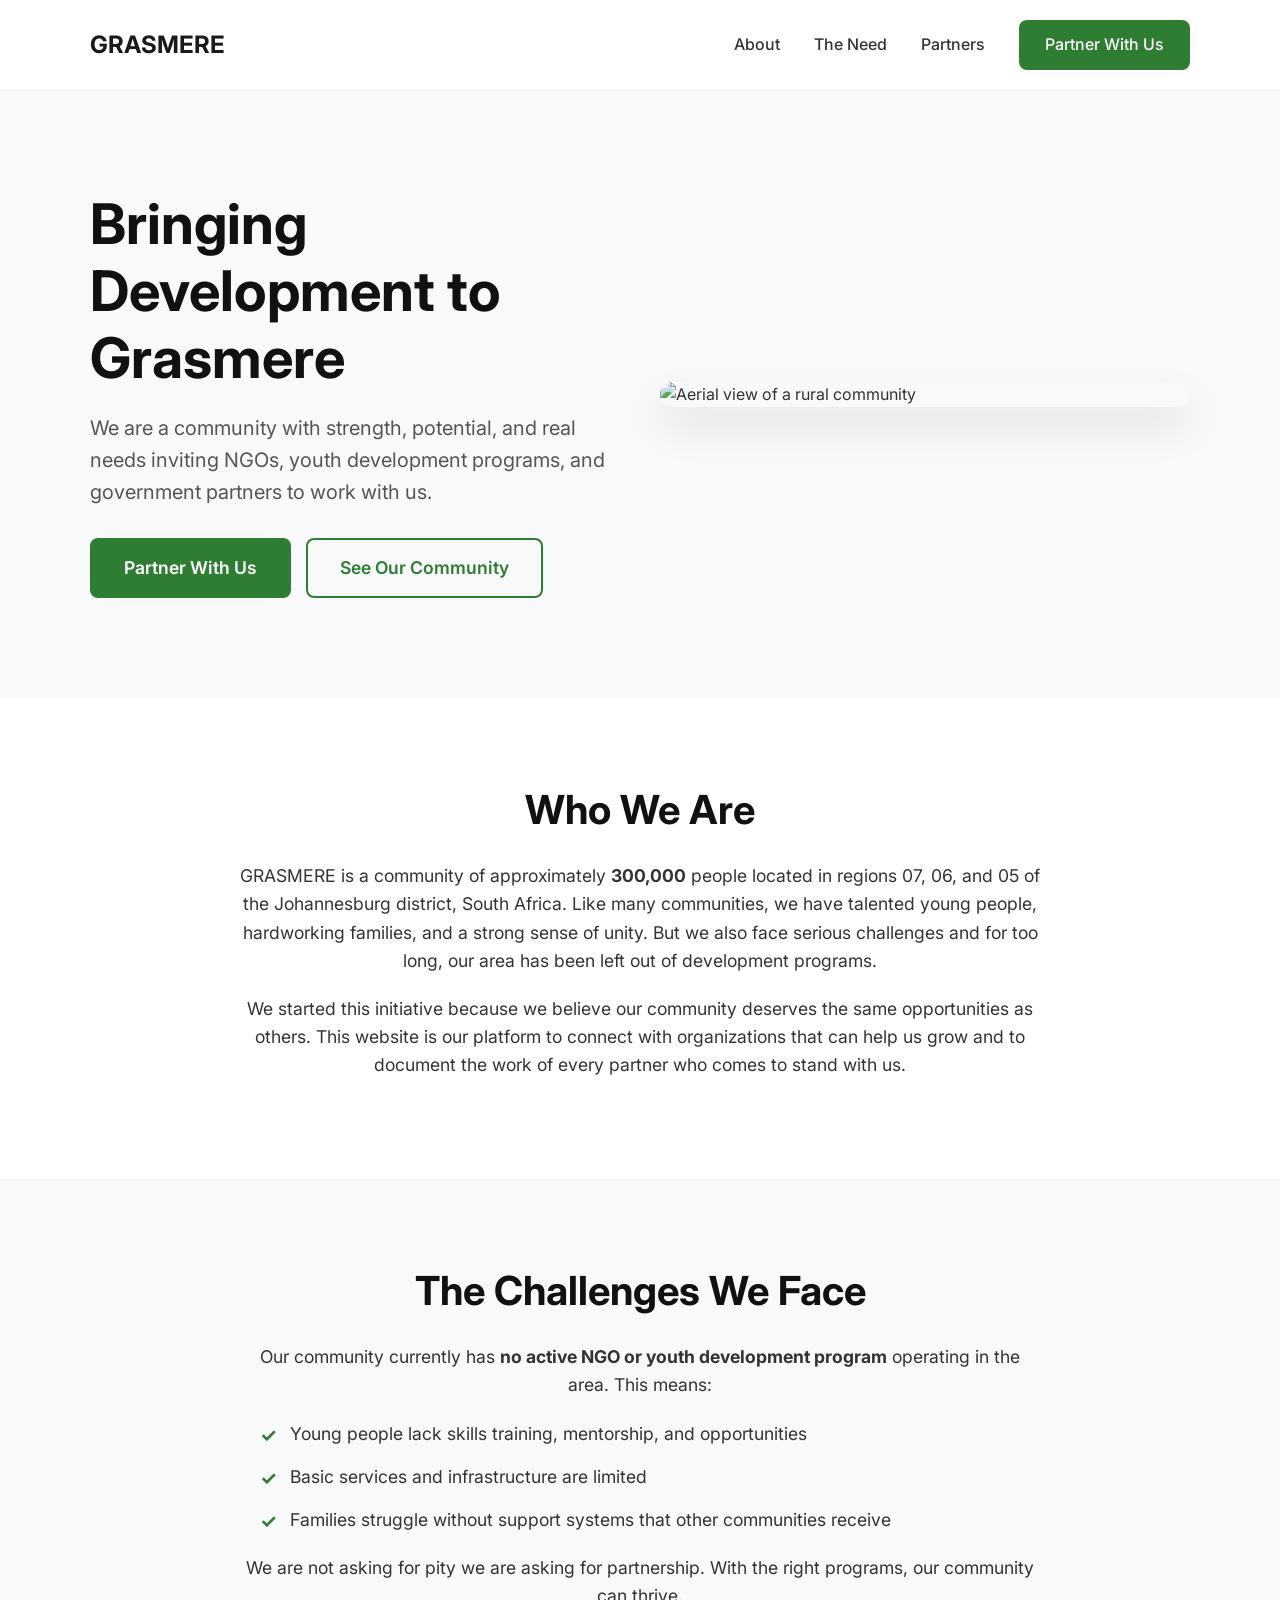
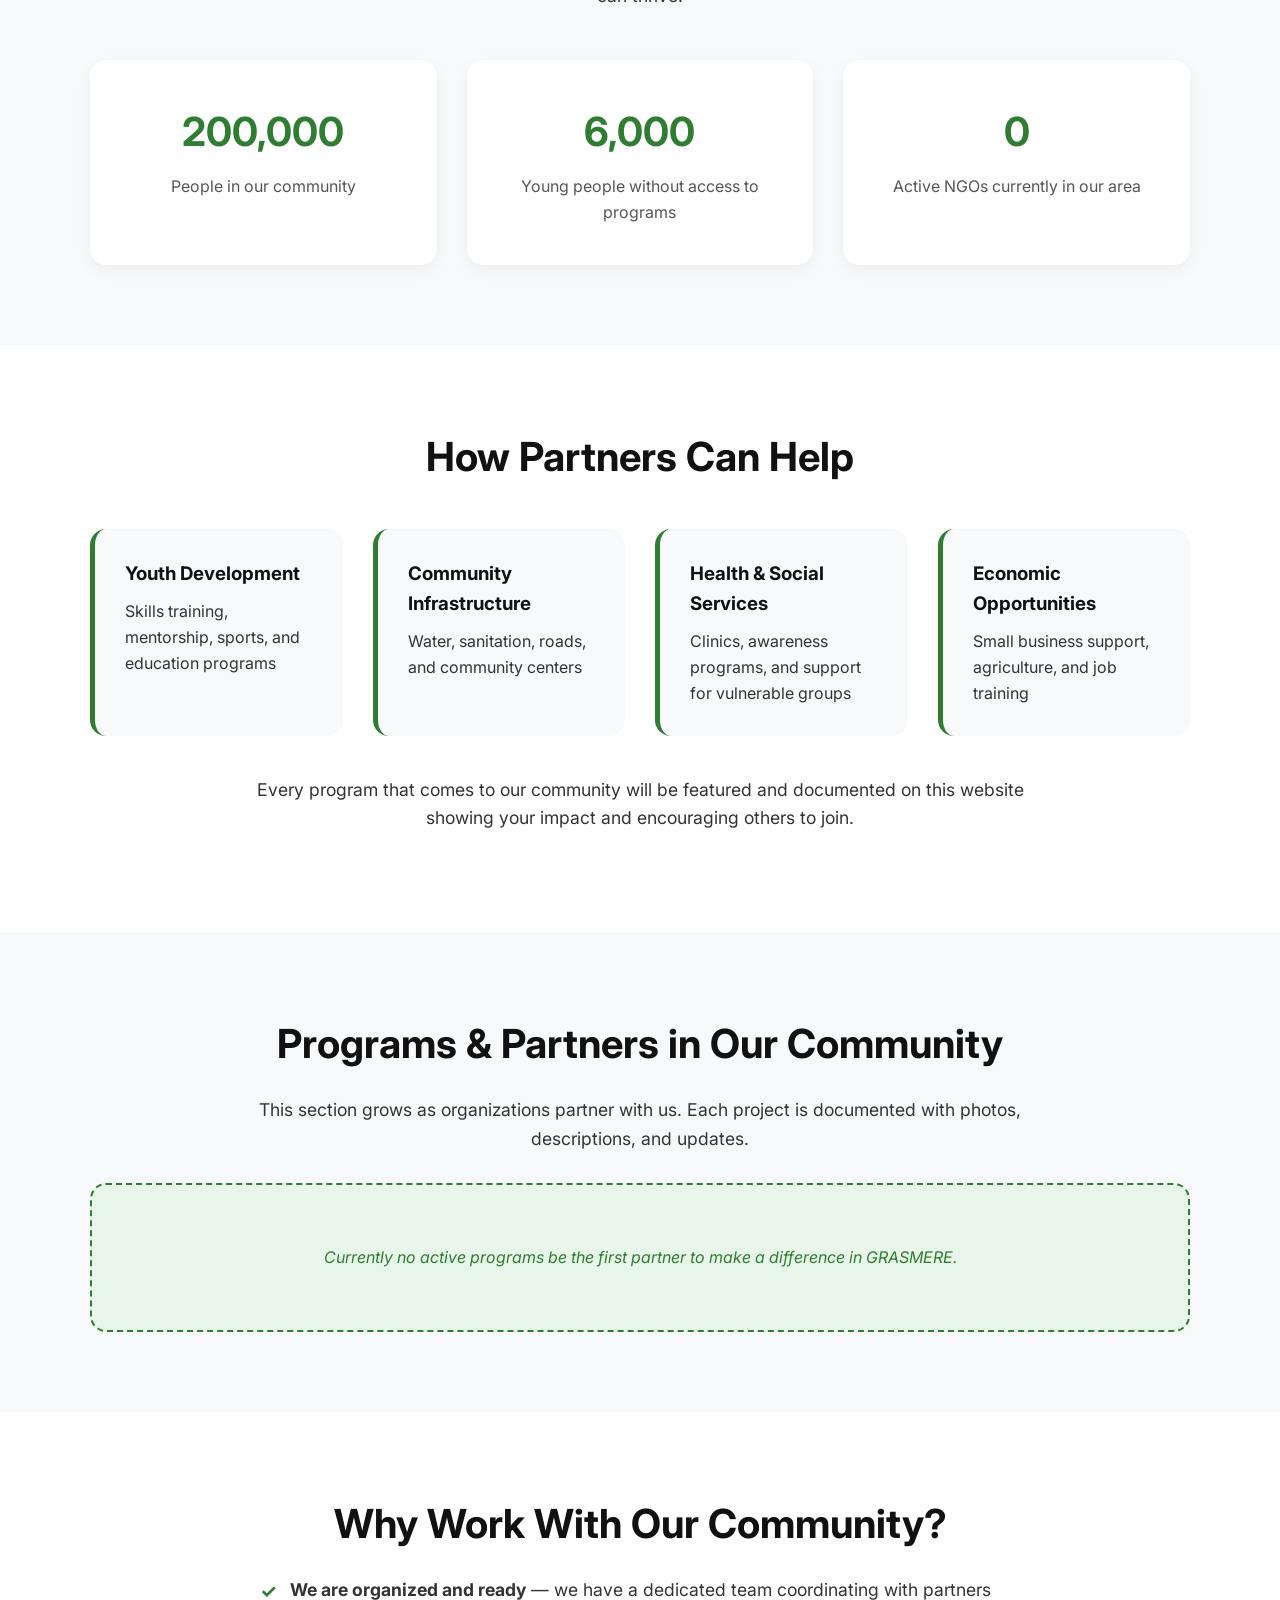
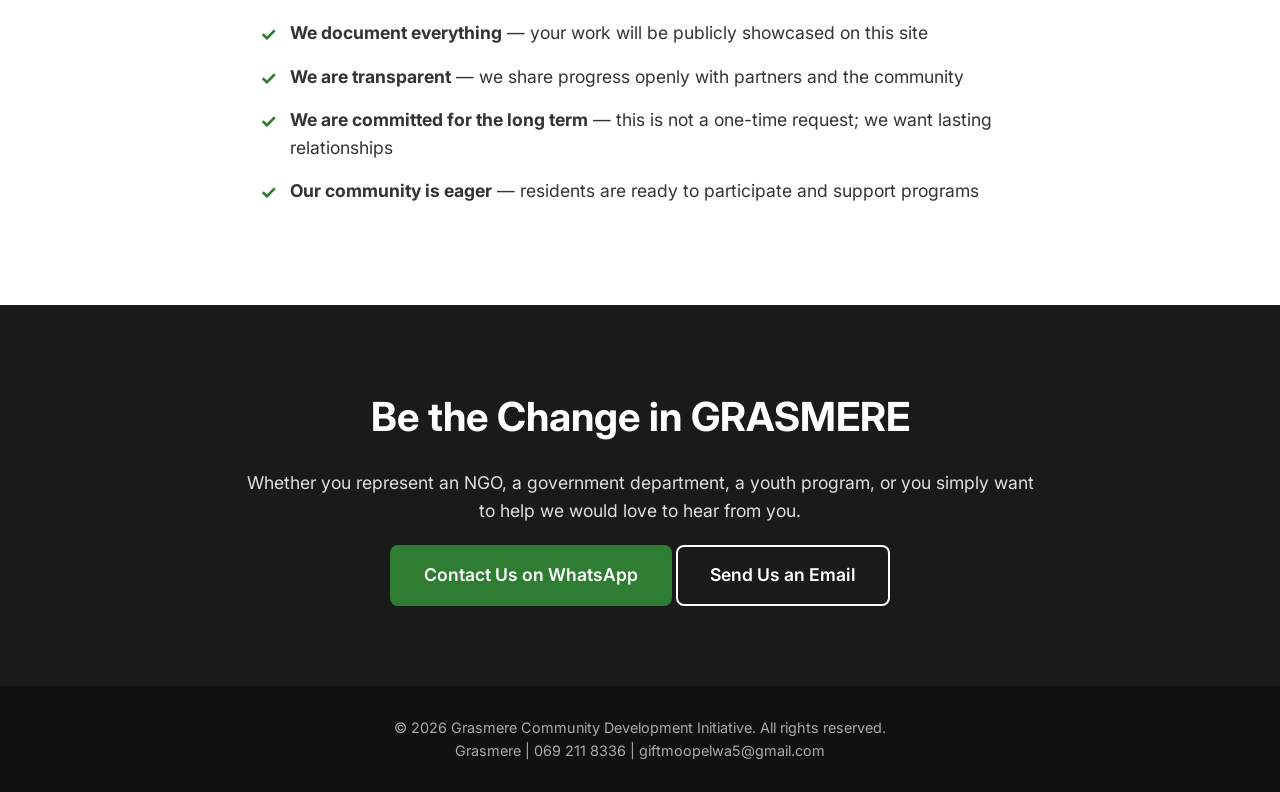
==== index.html @ 14b88038 "Initial commit for Grasmere YDP" ====
<!DOCTYPE html>
<html lang="en">
<head>
    <meta charset="UTF-8">
    <meta name="viewport" content="width=device-width, initial-scale=1.0">
    <title>Grasmere Community Development Initiative</title>
    
    <!-- This links your design (CSS) -->
    <link rel="stylesheet" href="style.css">
    
    <!-- Google Fonts for a clean, modern look -->
    <link rel="preconnect" href="https://fonts.googleapis.com">
    <link rel="preconnect" href="https://fonts.gstatic.com" crossorigin>
    <link href="https://fonts.googleapis.com/css2?family=Inter:wght@400;600;700&display=swap" rel="stylesheet">
</head>
<body>

    <!-- HEADER / NAVIGATION -->
    <header class="site-header">
        <div class="container header-container">
            <a href="#" class="logo">GRASMERE</a>
            <nav class="main-nav">
                <a href="#about">About</a>
                <a href="#challenges">The Need</a>
                <a href="#partners">Partners</a>
                <a href="#contact" class="btn btn-primary">Partner With Us</a>
            </nav>
        </div>
    </header>

    <!-- HERO SECTION -->
    <section class="hero">
        <div class="container hero-container">
            <div class="hero-content">
                <h1>Bringing Development to Grasmere</h1>
                <p class="subheadline">We are a community with strength, potential, and real needs  inviting NGOs, youth development programs, and government partners to work with us.</p>
                <div class="hero-buttons">
                    <a href="#contact" class="btn btn-primary btn-large">Partner With Us</a>
                    <a href="#about" class="btn btn-secondary btn-large">See Our Community</a>
                </div>
            </div>
            <div class="hero-image">
                <!-- You can replace this image link with your own photo later -->
                <img src="https://images.unsplash.com/photo-1542601906990-b4d3fb778b09?ixlib=rb-4.0.3&auto=format&fit=crop&w=1200&q=80" alt="Aerial view of a rural community">
            </div>
        </div>
    </section>

    <!-- WHO WE ARE SECTION -->
    <section id="about" class="section">
        <div class="container">
            <h2 class="section-title">Who We Are</h2>
            <p class="section-text">
                GRASMERE is a community of approximately <strong>300,000</strong> people located in regions 07, 06, and 05 of the Johannesburg district, South Africa. Like many communities, we have talented young people, hardworking families, and a strong sense of unity. But we also face serious challenges  and for too long, our area has been left out of development programs.
            </p>
            <p class="section-text">
                We started this initiative because we believe our community deserves the same opportunities as others. This website is our platform to connect with organizations that can help us grow  and to document the work of every partner who comes to stand with us.
            </p>
        </div>
    </section>

    <!-- THE CHALLENGE SECTION -->
    <section id="challenges" class="section bg-light">
        <div class="container">
            <h2 class="section-title">The Challenges We Face</h2>
            <p class="section-text">Our community currently has <strong>no active NGO or youth development program</strong> operating in the area. This means:</p>
            <ul class="feature-list">
                <li>Young people lack skills training, mentorship, and opportunities</li>
                <li>Basic services and infrastructure are limited</li>
                <li>Families struggle without support systems that other communities receive</li>
            </ul>
            <p class="section-text">We are not asking for pity  we are asking for partnership. With the right programs, our community can thrive.</p>
            
            <div class="stats-grid">
                <div class="stat-card">
                    <span class="stat-number">200,000</span>
                    <span class="stat-label">People in our community</span>
                </div>
                <div class="stat-card">
                    <span class="stat-number">6,000</span>
                    <span class="stat-label">Young people without access to programs</span>
                </div>
                <div class="stat-card">
                    <span class="stat-number">0</span>
                    <span class="stat-label">Active NGOs currently in our area</span>
                </div>
            </div>
        </div>
    </section>

    <!-- HOW PARTNERS CAN HELP SECTION -->
    <section class="section">
        <div class="container">
            <h2 class="section-title">How Partners Can Help</h2>
            <div class="help-grid">
                <div class="help-card">
                    <h3>Youth Development</h3>
                    <p>Skills training, mentorship, sports, and education programs</p>
                </div>
                <div class="help-card">
                    <h3>Community Infrastructure</h3>
                    <p>Water, sanitation, roads, and community centers</p>
                </div>
                <div class="help-card">
                    <h3>Health & Social Services</h3>
                    <p>Clinics, awareness programs, and support for vulnerable groups</p>
                </div>
                <div class="help-card">
                    <h3>Economic Opportunities</h3>
                    <p>Small business support, agriculture, and job training</p>
                </div>
            </div>
            <p class="section-text center-text" style="margin-top: 40px;">Every program that comes to our community will be featured and documented on this website  showing your impact and encouraging others to join.</p>
        </div>
    </section>

    <!-- PARTNERS & PROGRAMS SECTION -->
    <section id="partners" class="section bg-light">
        <div class="container">
            <h2 class="section-title">Programs & Partners in Our Community</h2>
            <p class="section-text">This section grows as organizations partner with us. Each project is documented with photos, descriptions, and updates.</p>
            <div class="partners-placeholder">
                <p><em>Currently no active programs  be the first partner to make a difference in GRASMERE.</em></p>
            </div>
            <!-- Example of a partner card to use later:
            <div class="partner-card">
                <img src="path-to-photo.jpg" alt="NGO Name project">
                <h3>Youth Skills Workshop — by NGO Name</h3>
                <p>March 2025 — 30 young people trained in tailoring.</p>
            </div>
            -->
        </div>
    </section>

    <!-- WHY PARTNER WITH US SECTION -->
    <section class="section">
        <div class="container">
            <h2 class="section-title">Why Work With Our Community?</h2>
            <ul class="benefits-list">
                <li><strong>We are organized and ready</strong> — we have a dedicated team coordinating with partners</li>
                <li><strong>We document everything</strong> — your work will be publicly showcased on this site</li>
                <li><strong>We are transparent</strong> — we share progress openly with partners and the community</li>
                <li><strong>We are committed for the long term</strong> — this is not a one-time request; we want lasting relationships</li>
                <li><strong>Our community is eager</strong> — residents are ready to participate and support programs</li>
            </ul>
        </div>
    </section>

    <!-- CALL TO ACTION (BOTTOM) -->
    <section id="contact" class="section bg-dark">
        <div class="container center-text">
            <h2 class="section-title light-text">Be the Change in GRASMERE</h2>
            <p class="section-text light-text">Whether you represent an NGO, a government department, a youth program, or you simply want to help  we would love to hear from you.</p>
            <div class="cta-buttons">
                <!-- WhatsApp link is fixed with South Africa country code (+27) -->
                <a href="https://wa.me/27692118336" class="btn btn-primary btn-large" target="_blank">Contact Us on WhatsApp</a>
                <a href="mailto:giftmoopelwa5@gmail.com" class="btn btn-secondary btn-large">Send Us an Email</a>
            </div>
        </div>
    </section>

    <!-- FOOTER -->
    <footer class="site-footer">
        <div class="container footer-content">
            <p>&copy; <span id="year"></span> Grasmere Community Development Initiative. All rights reserved.</p>
            <p>Grasmere | 069 211 8336 | giftmoopelwa5@gmail.com</p>
        </div>
    </footer>

    <!-- This links your JavaScript -->
    <script src="script.js"></script>
</body>
</html>
---- style.css ----
/* =========================================
   BASE STYLES & RESET
   ========================================= */
* {
    margin: 0;
    padding: 0;
    box-sizing: border-box;
}

html {
    scroll-behavior: smooth;
}

body {
    font-family: 'Inter', sans-serif;
    line-height: 1.6;
    color: #333;
    background-color: #fff;
}

img {
    max-width: 100%;
    height: auto;
    display: block;
}

.container {
    width: 90%;
    max-width: 1100px;
    margin: 0 auto;
}

.section {
    padding: 80px 0;
}

.bg-light {
    background-color: #f8f9fa;
}

.bg-dark {
    background-color: #1a1a1a;
    color: #fff;
}

.section-title {
    font-size: 2.5rem;
    font-weight: 700;
    margin-bottom: 20px;
    text-align: center;
    color: #111;
}

.bg-dark .section-title {
    color: #fff;
}

.section-text {
    font-size: 1.1rem;
    max-width: 800px;
    margin: 0 auto 20px auto;
    text-align: center;
}

.light-text {
    color: #e0e0e0;
}

.center-text {
    text-align: center;
}

/* =========================================
   BUTTONS
   ========================================= */
.btn {
    display: inline-block;
    padding: 10px 24px;
    border-radius: 8px;
    text-decoration: none;
    font-weight: 600;
    transition: all 0.3s ease;
    border: 2px solid transparent;
}

.btn-primary {
    background-color: #2e7d32; /* A strong, trustworthy green */
    color: #fff;
}

.btn-primary:hover {
    background-color: #1b5e20;
}

.btn-secondary {
    background-color: transparent;
    color: #2e7d32;
    border-color: #2e7d32;
}

.btn-secondary:hover {
    background-color: #2e7d32;
    color: #fff;
}

.bg-dark .btn-secondary {
    color: #fff;
    border-color: #fff;
}

.bg-dark .btn-secondary:hover {
    background-color: #fff;
    color: #1a1a1a;
}

.btn-large {
    padding: 14px 32px;
    font-size: 1.1rem;
}

/* =========================================
   HEADER
   ========================================= */
.site-header {
    background-color: #fff;
    padding: 20px 0;
    border-bottom: 1px solid #eee;
    position: sticky;
    top: 0;
    z-index: 1000;
}

.header-container {
    display: flex;
    justify-content: space-between;
    align-items: center;
}

.logo {
    font-size: 1.5rem;
    font-weight: 700;
    color: #1a1a1a;
    text-decoration: none;
}

.main-nav a {
    margin-left: 30px;
    text-decoration: none;
    color: #333;
    font-weight: 500;
    transition: color 0.3s ease;
}

.main-nav a:hover {
    color: #2e7d32;
}

.main-nav .btn {
    margin-left: 30px;
    color: #fff;
}

.main-nav .btn:hover {
    color: #fff;
}

/* =========================================
   HERO SECTION
   ========================================= */
.hero {
    padding: 100px 0;
    background-color: #f8f9fa;
}

.hero-container {
    display: grid;
    grid-template-columns: 1fr 1fr;
    gap: 40px;
    align-items: center;
}

.hero-content h1 {
    font-size: 3.5rem;
    line-height: 1.2;
    margin-bottom: 20px;
    color: #111;
}

.subheadline {
    font-size: 1.25rem;
    color: #555;
    margin-bottom: 30px;
}

.hero-buttons {
    display: flex;
    gap: 15px;
}

.hero-image img {
    border-radius: 20px;
    box-shadow: 0 20px 40px rgba(0,0,0,0.1);
}

/* =========================================
   FEATURE / STATS / HELP GRIDS
   ========================================= */
.feature-list, .benefits-list {
    list-style: none;
    max-width: 800px;
    margin: 20px auto;
    padding-left: 20px;
}

.feature-list li, .benefits-list li {
    margin-bottom: 15px;
    font-size: 1.1rem;
    position: relative;
    padding-left: 30px;
}

.feature-list li::before, .benefits-list li::before {
    content: "✓";
    color: #2e7d32;
    font-weight: bold;
    position: absolute;
    left: 0;
    font-size: 1.2rem;
}

.stats-grid {
    display: grid;
    grid-template-columns: repeat(3, 1fr);
    gap: 30px;
    margin-top: 50px;
}

.stat-card {
    background-color: #fff;
    padding: 40px 20px;
    border-radius: 16px;
    text-align: center;
    box-shadow: 0 5px 15px rgba(0,0,0,0.05);
}

.stat-number {
    display: block;
    font-size: 2.5rem;
    font-weight: 700;
    color: #2e7d32;
    margin-bottom: 10px;
}

.stat-label {
    font-size: 1rem;
    color: #555;
}

.help-grid {
    display: grid;
    grid-template-columns: repeat(auto-fit, minmax(250px, 1fr));
    gap: 30px;
    margin-top: 40px;
}

.help-card {
    background-color: #f8f9fa;
    padding: 30px;
    border-radius: 16px;
    border-left: 5px solid #2e7d32;
}

.help-card h3 {
    margin-bottom: 10px;
    color: #111;
}

/* =========================================
   PARTNERS SECTION
   ========================================= */
.partners-placeholder {
    background-color: #e8f5e9;
    border: 2px dashed #2e7d32;
    border-radius: 16px;
    padding: 60px 30px;
    text-align: center;
    color: #2e7d32;
    margin-top: 30px;
}

/* =========================================
   FOOTER
   ========================================= */
.site-footer {
    background-color: #111;
    color: #aaa;
    padding: 30px 0;
    text-align: center;
    font-size: 0.9rem;
}

/* =========================================
   RESPONSIVE DESIGN
   ========================================= */
@media (max-width: 900px) {
    .hero-container {
        grid-template-columns: 1fr;
        text-align: center;
    }
    .hero-content h1 {
        font-size: 2.8rem;
    }
    .hero-buttons {
        justify-content: center;
    }
    .stats-grid {
        grid-template-columns: 1fr;
    }
}

@media (max-width: 768px) {
    .main-nav {
        display: none; /* Simple mobile view; you can add a toggle menu later */
    }
    .hero-content h1 {
        font-size: 2.2rem;
    }
    .section-title {
        font-size: 2rem;
    }
}
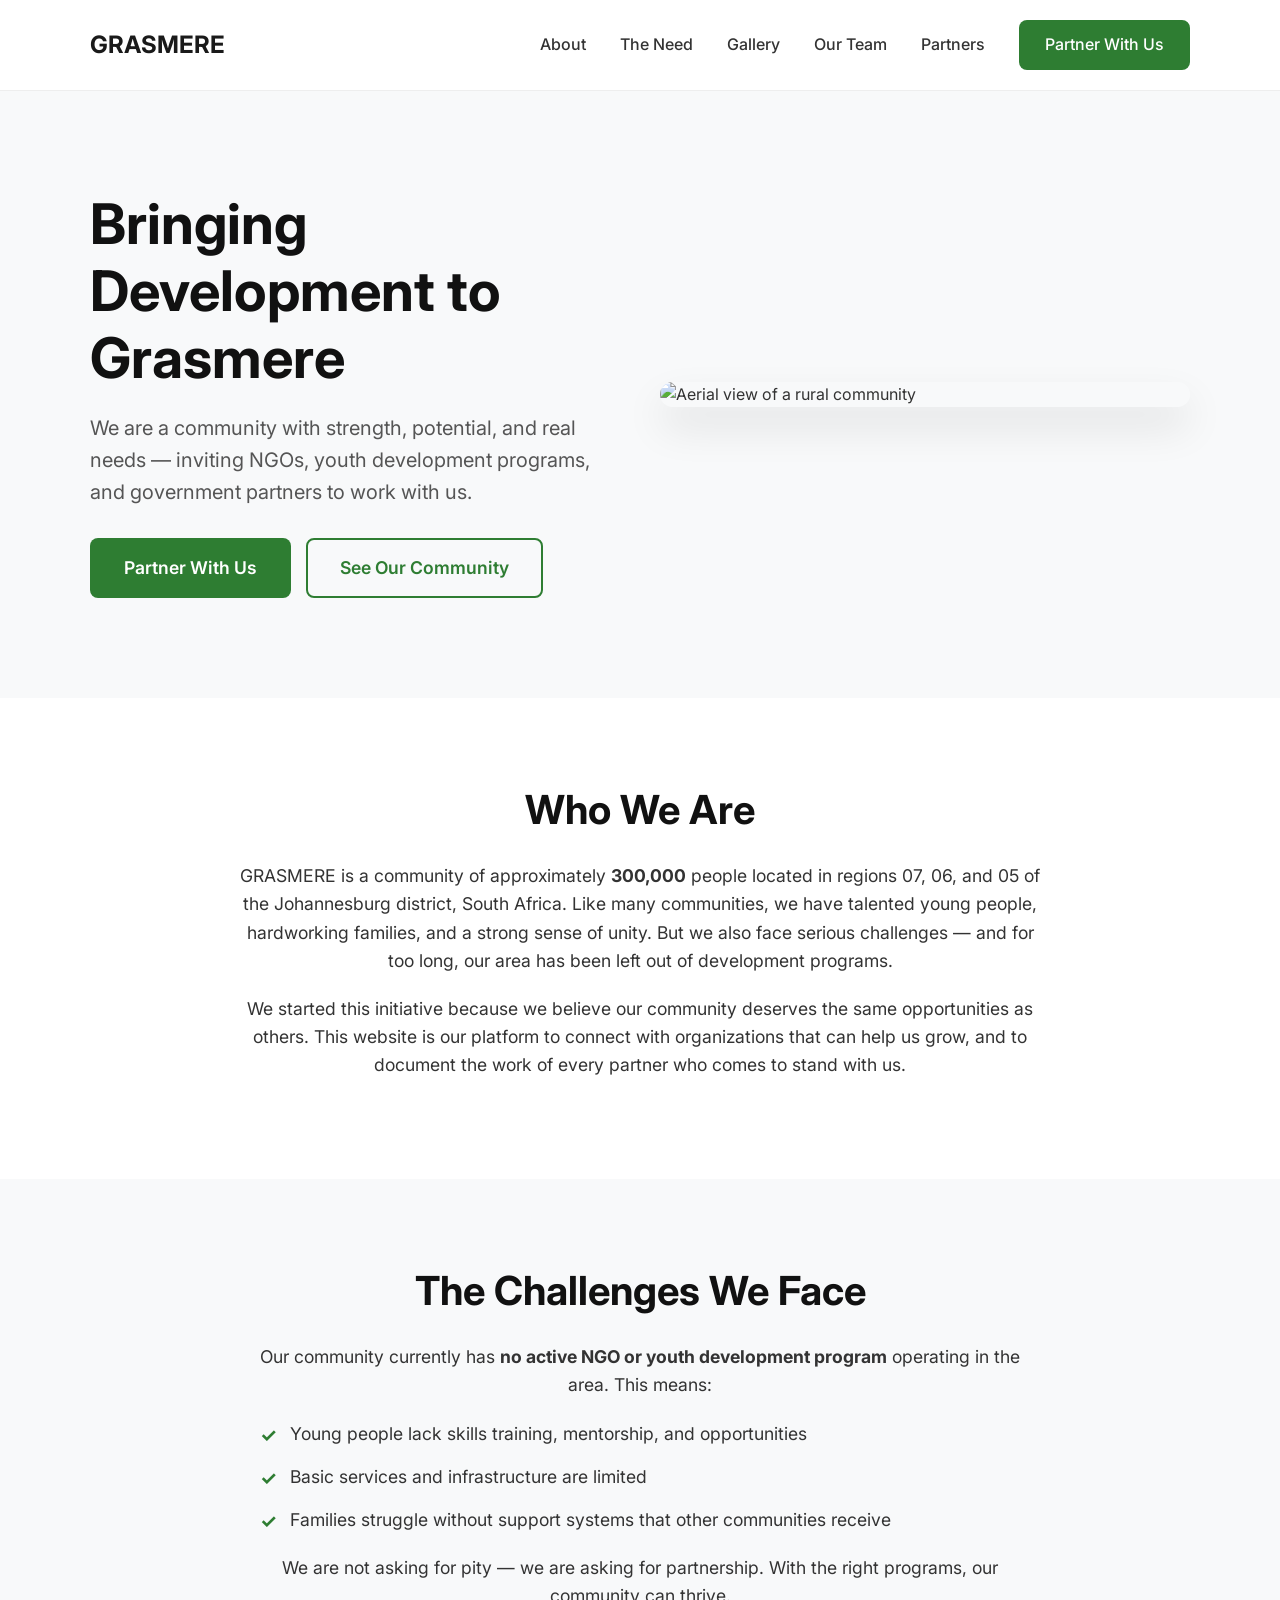
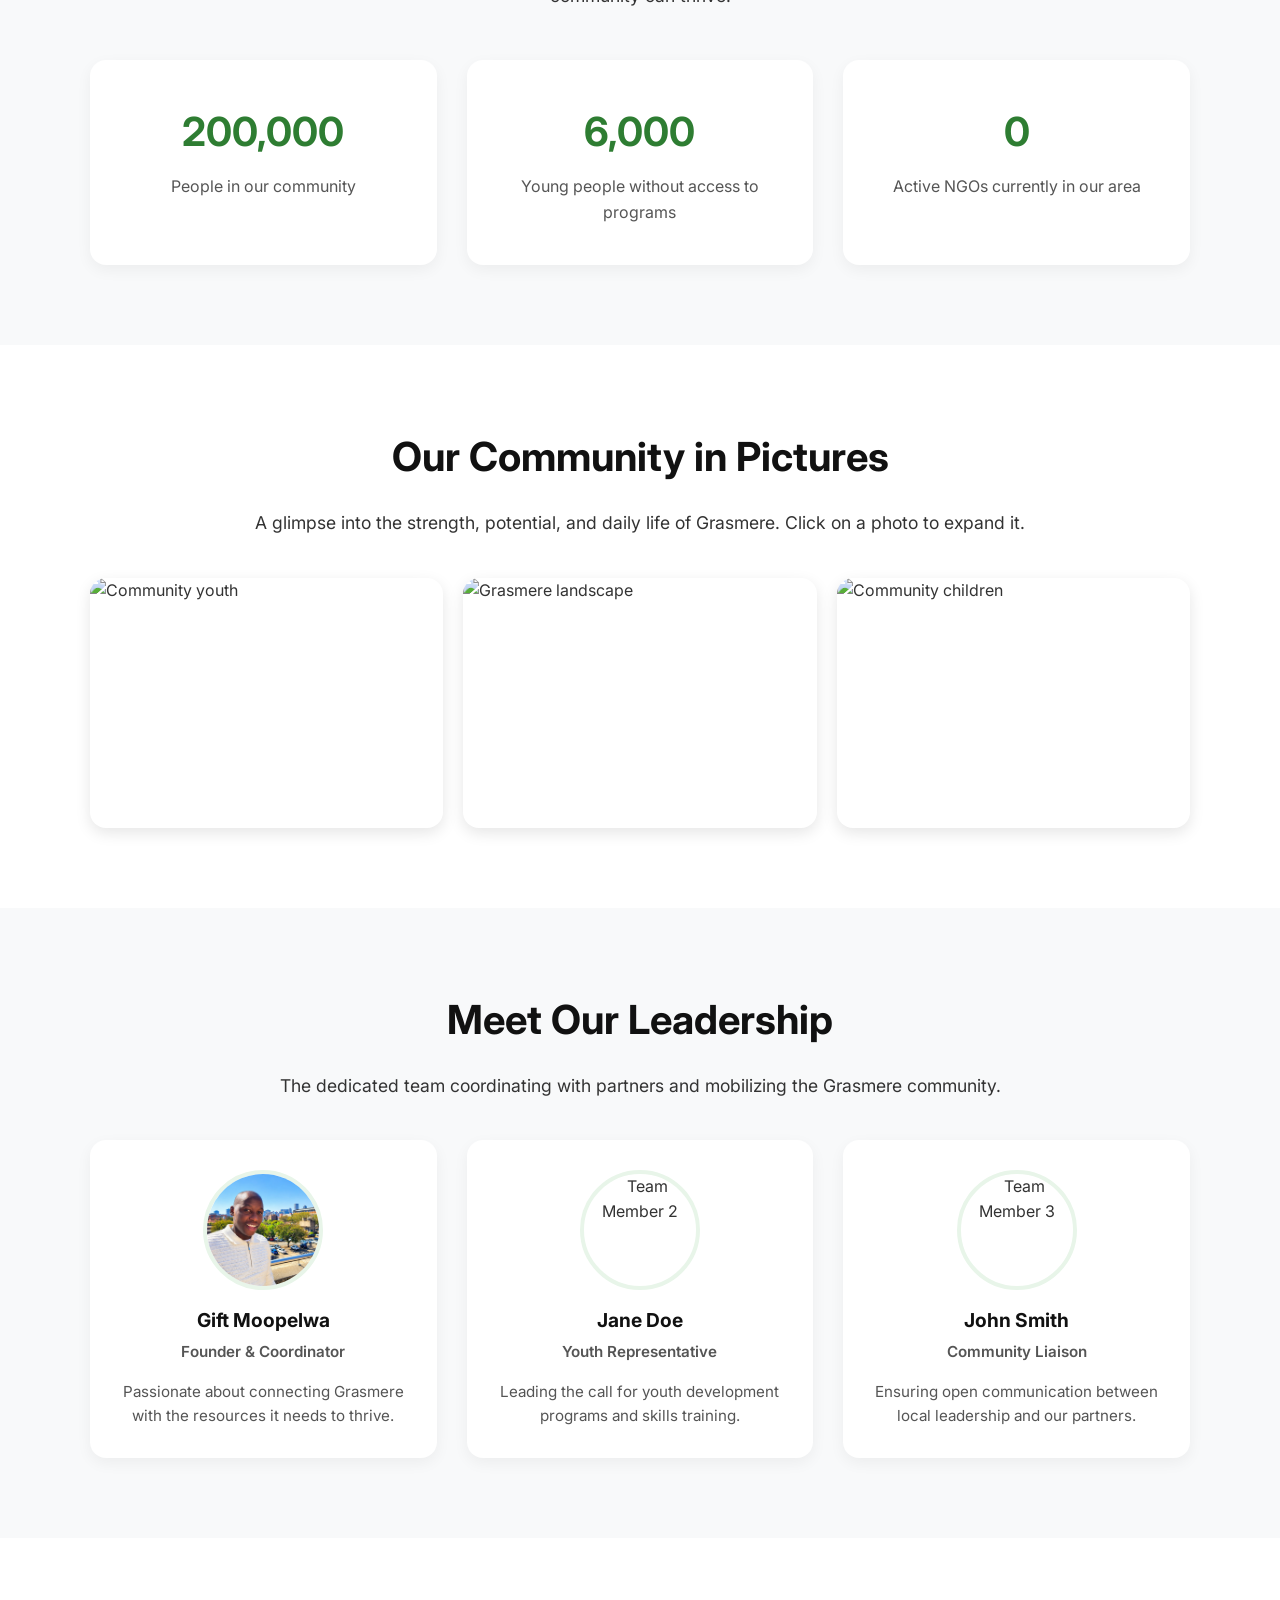
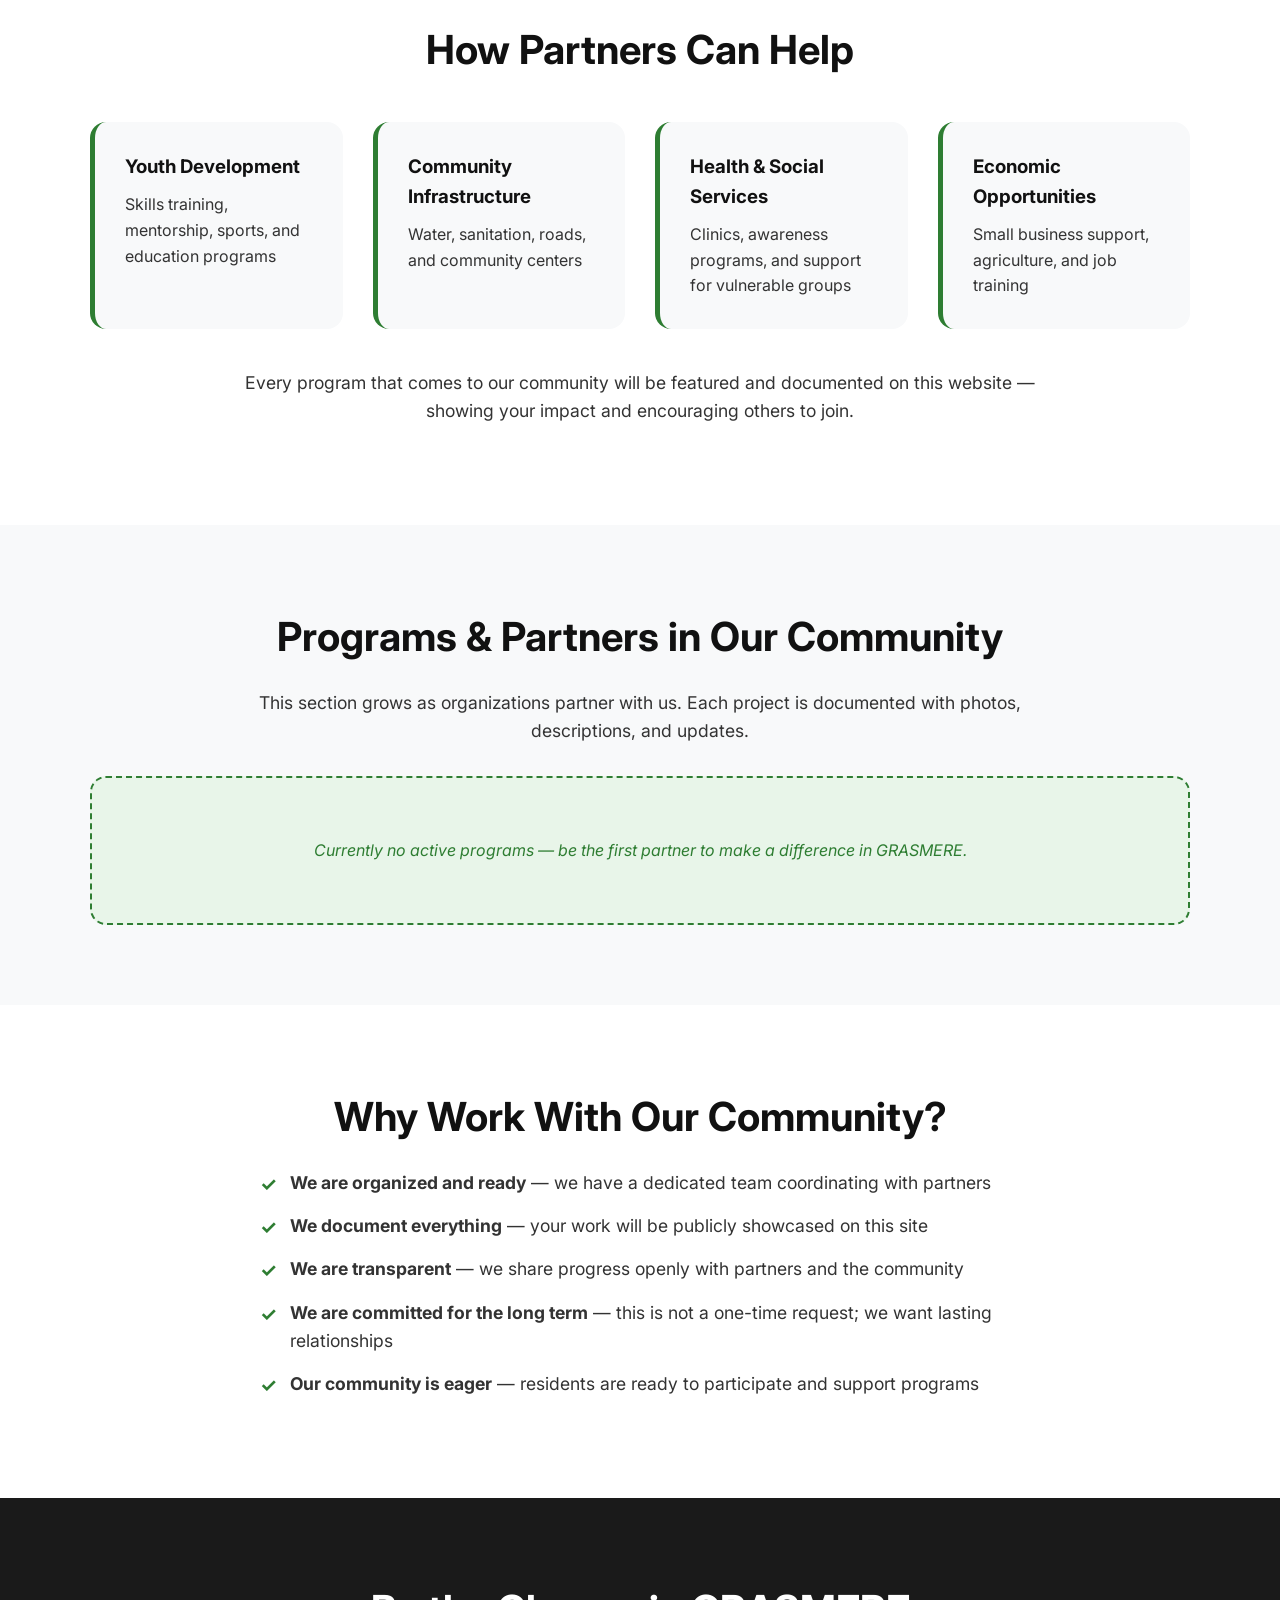
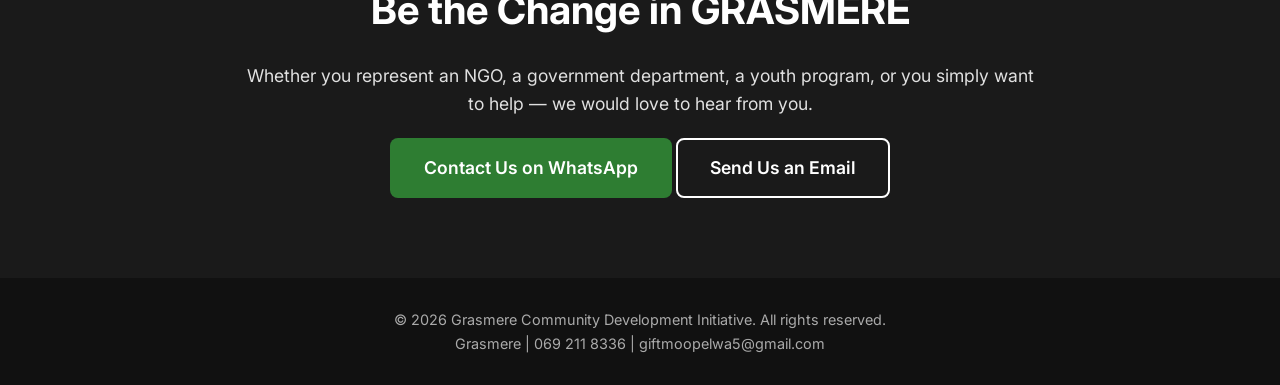
==== commit bbddbffb: "Added lightbox feature and updated images" ====
--- a/index.html
+++ b/index.html
@@ -22,6 +22,8 @@
             <nav class="main-nav">
                 <a href="#about">About</a>
                 <a href="#challenges">The Need</a>
+                <a href="#gallery">Gallery</a>
+                <a href="#team">Our Team</a>
                 <a href="#partners">Partners</a>
                 <a href="#contact" class="btn btn-primary">Partner With Us</a>
             </nav>
@@ -33,7 +35,7 @@
         <div class="container hero-container">
             <div class="hero-content">
                 <h1>Bringing Development to Grasmere</h1>
-                <p class="subheadline">We are a community with strength, potential, and real needs  inviting NGOs, youth development programs, and government partners to work with us.</p>
+                <p class="subheadline">We are a community with strength, potential, and real needs — inviting NGOs, youth development programs, and government partners to work with us.</p>
                 <div class="hero-buttons">
                     <a href="#contact" class="btn btn-primary btn-large">Partner With Us</a>
                     <a href="#about" class="btn btn-secondary btn-large">See Our Community</a>
@@ -51,10 +53,10 @@
         <div class="container">
             <h2 class="section-title">Who We Are</h2>
             <p class="section-text">
-                GRASMERE is a community of approximately <strong>300,000</strong> people located in regions 07, 06, and 05 of the Johannesburg district, South Africa. Like many communities, we have talented young people, hardworking families, and a strong sense of unity. But we also face serious challenges  and for too long, our area has been left out of development programs.
+                GRASMERE is a community of approximately <strong>300,000</strong> people located in regions 07, 06, and 05 of the Johannesburg district, South Africa. Like many communities, we have talented young people, hardworking families, and a strong sense of unity. But we also face serious challenges — and for too long, our area has been left out of development programs.
             </p>
             <p class="section-text">
-                We started this initiative because we believe our community deserves the same opportunities as others. This website is our platform to connect with organizations that can help us grow  and to document the work of every partner who comes to stand with us.
+                We started this initiative because we believe our community deserves the same opportunities as others. This website is our platform to connect with organizations that can help us grow, and to document the work of every partner who comes to stand with us.
             </p>
         </div>
     </section>
@@ -69,7 +71,7 @@
                 <li>Basic services and infrastructure are limited</li>
                 <li>Families struggle without support systems that other communities receive</li>
             </ul>
-            <p class="section-text">We are not asking for pity  we are asking for partnership. With the right programs, our community can thrive.</p>
+            <p class="section-text">We are not asking for pity — we are asking for partnership. With the right programs, our community can thrive.</p>
             
             <div class="stats-grid">
                 <div class="stat-card">
@@ -88,6 +90,58 @@
         </div>
     </section>
 
+    <!-- PHOTO GALLERY SECTION -->
+    <section id="gallery" class="section">
+        <div class="container">
+            <h2 class="section-title">Our Community in Pictures</h2>
+            <p class="section-text">A glimpse into the strength, potential, and daily life of Grasmere. Click on a photo to expand it.</p>
+            
+            <div class="gallery-grid">
+                <!-- Replace the src="" links with your own images from the 'images' folder -->
+                <img src="https://images.unsplash.com/photo-1517486808906-6ca8b3f04846?ixlib=rb-4.0.3&auto=format&fit=crop&w=600&q=80" alt="Community youth" onclick="openLightbox(this.src)">
+                
+                <img src="https://images.unsplash.com/photo-1542601906990-b4d3fb778b09?ixlib=rb-4.0.3&auto=format&fit=crop&w=600&q=80" alt="Grasmere landscape" onclick="openLightbox(this.src)">
+                
+                <img src="https://images.unsplash.com/photo-1488521787991-ed7bbaae773c?ixlib=rb-4.0.3&auto=format&fit=crop&w=600&q=80" alt="Community children" onclick="openLightbox(this.src)">
+            </div>
+        </div>
+    </section>
+
+    <!-- MEET THE TEAM SECTION -->
+    <section id="team" class="section bg-light">
+        <div class="container">
+            <h2 class="section-title">Meet Our Leadership</h2>
+            <p class="section-text">The dedicated team coordinating with partners and mobilizing the Grasmere community.</p>
+            
+            <div class="team-grid">
+                <!-- Team Member 1 -->
+                <div class="team-card">
+                    <!-- YOUR PHOTO IS LINKED HERE -->
+                    <img src="images/gift.jpg" alt="Gift Moopelwa">
+                    <h3>Gift Moopelwa</h3>
+                    <p class="team-role">Founder & Coordinator</p>
+                    <p>Passionate about connecting Grasmere with the resources it needs to thrive.</p>
+                </div>
+                
+                <!-- Team Member 2 -->
+                <div class="team-card">
+                    <img src="https://images.unsplash.com/photo-1573496359142-b8d87734a5a2?ixlib=rb-4.0.3&auto=format&fit=crop&w=300&q=80" alt="Team Member 2">
+                    <h3>Jane Doe</h3>
+                    <p class="team-role">Youth Representative</p>
+                    <p>Leading the call for youth development programs and skills training.</p>
+                </div>
+
+                <!-- Team Member 3 -->
+                <div class="team-card">
+                    <img src="https://images.unsplash.com/photo-1560250097-0b93528c311a?ixlib=rb-4.0.3&auto=format&fit=crop&w=300&q=80" alt="Team Member 3">
+                    <h3>John Smith</h3>
+                    <p class="team-role">Community Liaison</p>
+                    <p>Ensuring open communication between local leadership and our partners.</p>
+                </div>
+            </div>
+        </div>
+    </section>
+
     <!-- HOW PARTNERS CAN HELP SECTION -->
     <section class="section">
         <div class="container">
@@ -110,7 +164,7 @@
                     <p>Small business support, agriculture, and job training</p>
                 </div>
             </div>
-            <p class="section-text center-text" style="margin-top: 40px;">Every program that comes to our community will be featured and documented on this website  showing your impact and encouraging others to join.</p>
+            <p class="section-text center-text" style="margin-top: 40px;">Every program that comes to our community will be featured and documented on this website — showing your impact and encouraging others to join.</p>
         </div>
     </section>
 
@@ -120,11 +174,12 @@
             <h2 class="section-title">Programs & Partners in Our Community</h2>
             <p class="section-text">This section grows as organizations partner with us. Each project is documented with photos, descriptions, and updates.</p>
             <div class="partners-placeholder">
-                <p><em>Currently no active programs  be the first partner to make a difference in GRASMERE.</em></p>
-            </div>
-            <!-- Example of a partner card to use later:
+                <p><em>Currently no active programs — be the first partner to make a difference in GRASMERE.</em></p>
+            </div>
+            
+            <!-- Example of a partner card to use later. Just remove the comment tags to activate it: 
             <div class="partner-card">
-                <img src="path-to-photo.jpg" alt="NGO Name project">
+                <img src="path-to-photo.jpg" alt="NGO Name project" style="border-radius: 10px; margin-bottom: 15px;">
                 <h3>Youth Skills Workshop — by NGO Name</h3>
                 <p>March 2025 — 30 young people trained in tailoring.</p>
             </div>
@@ -150,9 +205,9 @@
     <section id="contact" class="section bg-dark">
         <div class="container center-text">
             <h2 class="section-title light-text">Be the Change in GRASMERE</h2>
-            <p class="section-text light-text">Whether you represent an NGO, a government department, a youth program, or you simply want to help  we would love to hear from you.</p>
+            <p class="section-text light-text">Whether you represent an NGO, a government department, a youth program, or you simply want to help — we would love to hear from you.</p>
             <div class="cta-buttons">
-                <!-- WhatsApp link is fixed with South Africa country code (+27) -->
+                <!-- WhatsApp link uses the South Africa country code (+27) -->
                 <a href="https://wa.me/27692118336" class="btn btn-primary btn-large" target="_blank">Contact Us on WhatsApp</a>
                 <a href="mailto:giftmoopelwa5@gmail.com" class="btn btn-secondary btn-large">Send Us an Email</a>
             </div>
@@ -167,6 +222,12 @@
         </div>
     </footer>
 
+    <!-- LIGHTBOX POPUP CONTAINER -->
+    <div id="lightbox" class="lightbox" onclick="closeLightbox()">
+        <span class="close-btn">&times;</span>
+        <img id="lightbox-img" src="" alt="Expanded Image">
+    </div>
+
     <!-- This links your JavaScript -->
     <script src="script.js"></script>
 </body>
--- a/style.css
+++ b/style.css
@@ -276,6 +276,125 @@
 }
 
 /* =========================================
+   TEAM SECTION
+   ========================================= */
+.team-grid {
+    display: grid;
+    grid-template-columns: repeat(auto-fit, minmax(250px, 1fr));
+    gap: 30px;
+    margin-top: 40px;
+    text-align: center;
+}
+
+.team-card {
+    background-color: #fff;
+    padding: 30px;
+    border-radius: 16px;
+    box-shadow: 0 5px 15px rgba(0,0,0,0.05);
+}
+
+.team-card img {
+    width: 120px;
+    height: 120px;
+    border-radius: 50%; /* Makes the image a perfect circle */
+    object-fit: cover;
+    margin: 0 auto 15px auto;
+    border: 4px solid #e8f5e9; /* Soft green border */
+}
+
+.team-card h3 {
+    font-size: 1.2rem;
+    margin-bottom: 5px;
+    color: #111;
+}
+
+.team-role {
+    color: #2e7d32; /* Green text for the job title */
+    font-weight: 600;
+    font-size: 0.9rem;
+    margin-bottom: 15px;
+}
+
+.team-card p {
+    font-size: 0.95rem;
+    color: #555;
+}
+
+/* =========================================
+   PHOTO GALLERY SECTION
+   ========================================= */
+.gallery-grid {
+    display: grid;
+    grid-template-columns: repeat(auto-fit, minmax(300px, 1fr));
+    gap: 20px;
+    margin-top: 40px;
+}
+
+.gallery-grid img {
+    width: 100%;
+    height: 250px;
+    object-fit: cover;
+    border-radius: 16px;
+    box-shadow: 0 5px 15px rgba(0,0,0,0.1);
+    transition: transform 0.3s ease, box-shadow 0.3s ease;
+    cursor: pointer; /* Shows a pointer finger so people know they can click */
+}
+
+/* Make images zoom slightly when hovered over */
+.gallery-grid img:hover {
+    transform: scale(1.03);
+    box-shadow: 0 10px 25px rgba(0,0,0,0.2);
+}
+
+/* =========================================
+   LIGHTBOX (Click to expand gallery)
+   ========================================= */
+.lightbox {
+    display: none; /* Hidden by default */
+    position: fixed;
+    z-index: 9999;
+    top: 0;
+    left: 0;
+    width: 100%;
+    height: 100%;
+    background-color: rgba(0, 0, 0, 0.9); /* Dark background */
+    justify-content: center;
+    align-items: center;
+    cursor: zoom-out;
+}
+
+/* The expanded image */
+.lightbox img {
+    max-width: 90%;
+    max-height: 90vh;
+    border-radius: 10px;
+    box-shadow: 0 0 20px rgba(255, 255, 255, 0.2);
+    animation: zoomIn 0.3s ease;
+}
+
+/* The X close button */
+.close-btn {
+    position: absolute;
+    top: 20px;
+    right: 40px;
+    color: #fff;
+    font-size: 50px;
+    font-weight: bold;
+    cursor: pointer;
+    transition: color 0.3s;
+}
+
+.close-btn:hover {
+    color: #2e7d32;
+}
+
+/* Zoom animation when opening */
+@keyframes zoomIn {
+    from { transform: scale(0.8); opacity: 0; }
+    to { transform: scale(1); opacity: 1; }
+}
+
+/* =========================================
    PARTNERS SECTION
    ========================================= */
 .partners-placeholder {
@@ -300,6 +419,64 @@
 }
 
 /* =========================================
+   ANIMATIONS (Continuous Side to Side)
+   ========================================= */
+
+/* 1. Continuous Slide Left and Right */
+@keyframes continuousSlide {
+    0% {
+        transform: translateX(-15px);
+    }
+    50% {
+        transform: translateX(15px);
+    }
+    100% {
+        transform: translateX(-15px);
+    }
+}
+
+/* 2. Pop-in Animation for the Buttons (Only happens once) */
+@keyframes popIn {
+    0% {
+        opacity: 0;
+        transform: scale(0.9);
+    }
+    70% {
+        transform: scale(1.05);
+    }
+    100% {
+        opacity: 1;
+        transform: scale(1);
+    }
+}
+
+/* Apply the continuous slide to the Title */
+.hero-content h1 {
+    animation: continuousSlide 3s ease-in-out infinite; 
+}
+
+/* Apply the continuous slide to the Subheadline (slightly offset for a natural look) */
+.hero-content .subheadline {
+    animation: continuousSlide 3s ease-in-out 0.5s infinite; 
+}
+
+/* Keep the Buttons popping in once when the page loads */
+.hero-buttons {
+    opacity: 0;
+    animation: popIn 0.8s cubic-bezier(0.175, 0.885, 0.32, 1.275) 0.6s forwards; 
+}
+
+/* Button hover effect */
+.hero-buttons .btn {
+    transition: transform 0.3s ease, box-shadow 0.3s ease, background-color 0.3s ease;
+}
+
+.hero-buttons .btn:hover {
+    transform: translateY(-3px);
+    box-shadow: 0 10px 20px rgba(46, 125, 50, 0.2);
+}
+
+/* =========================================
    RESPONSIVE DESIGN
    ========================================= */
 @media (max-width: 900px) {
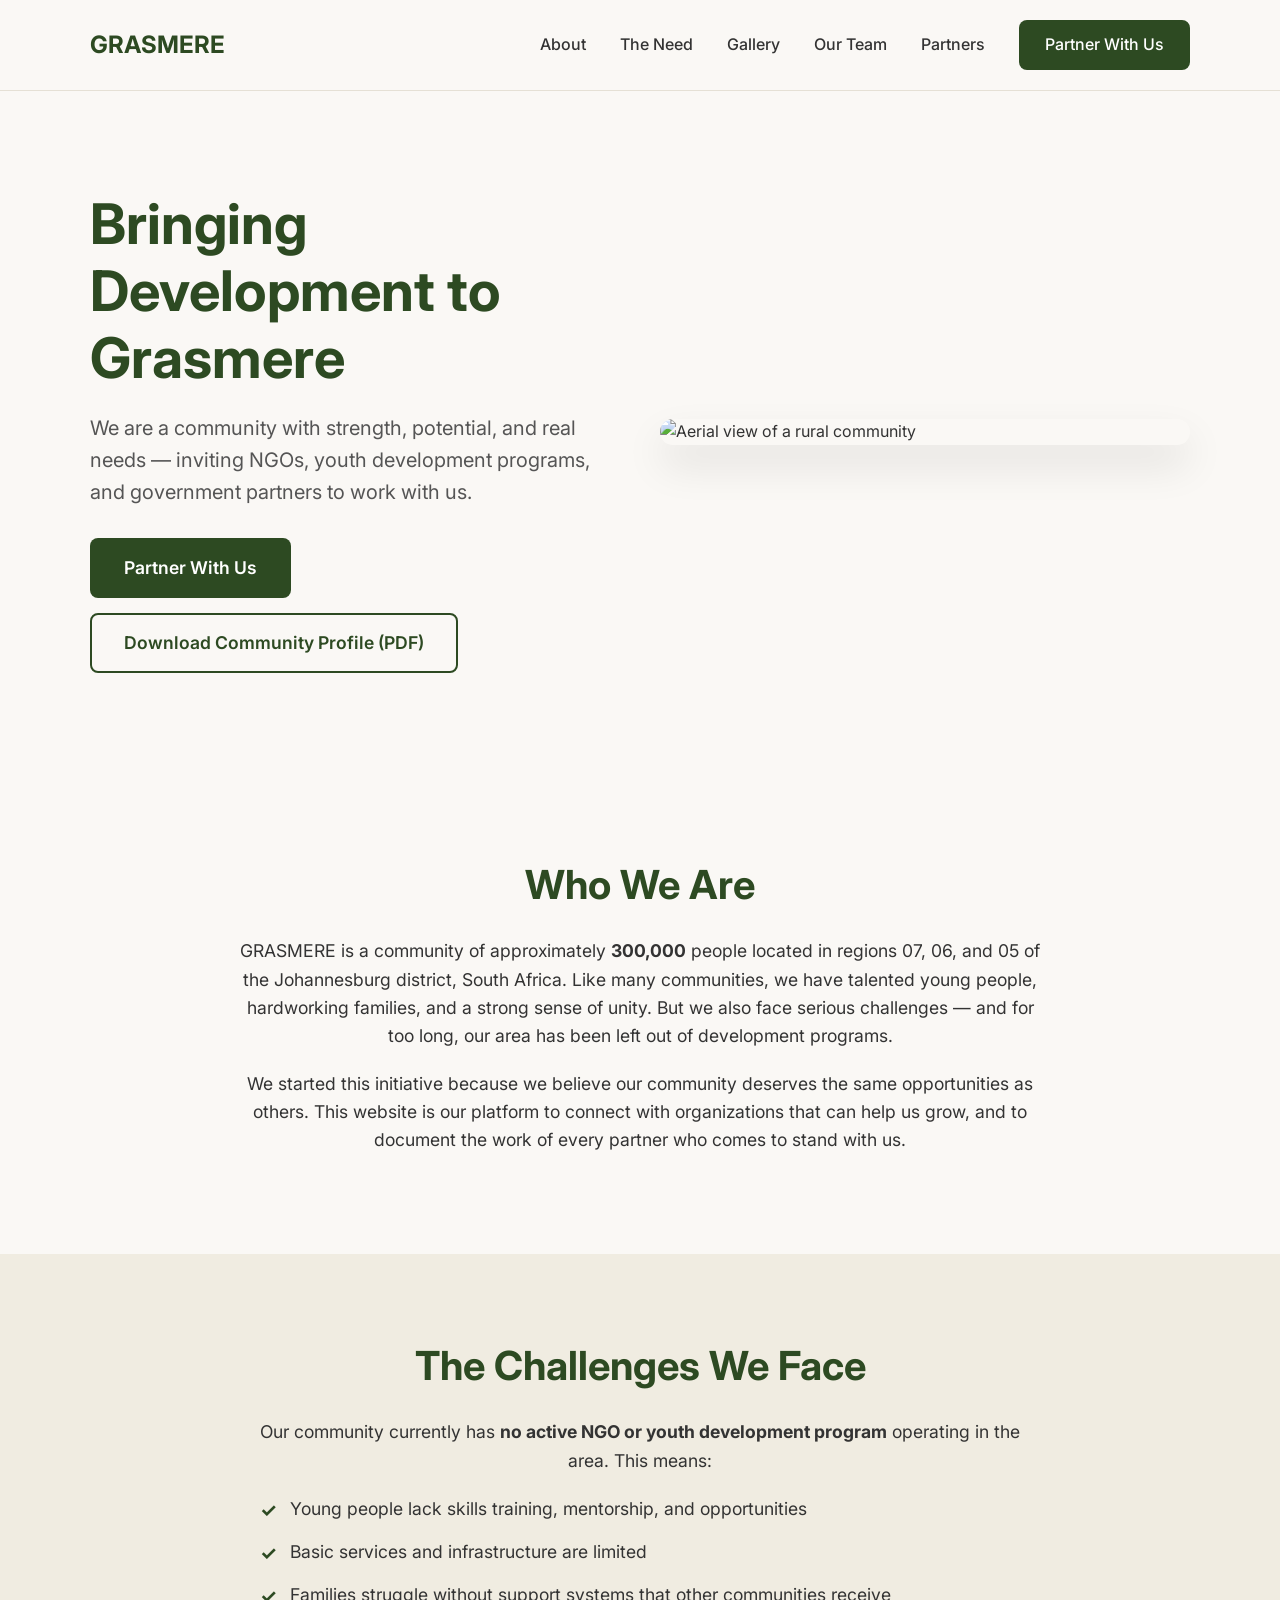
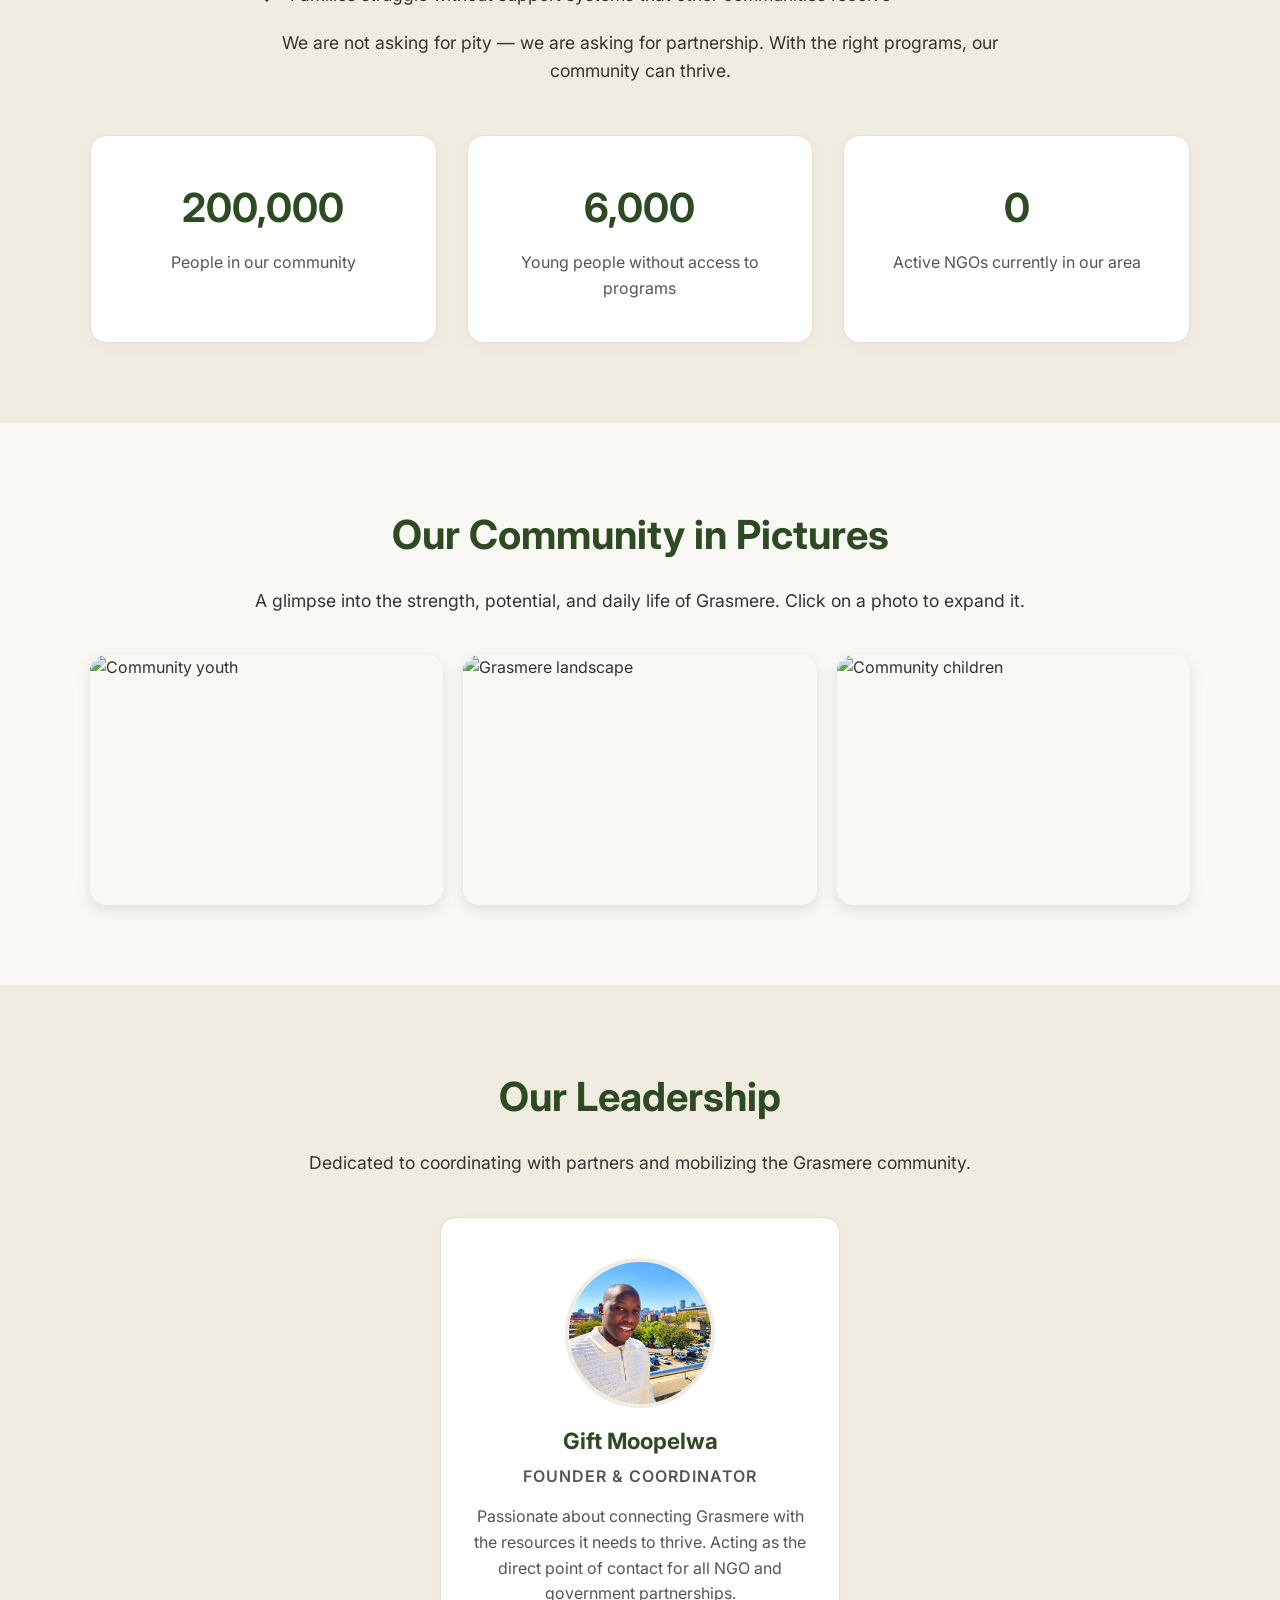
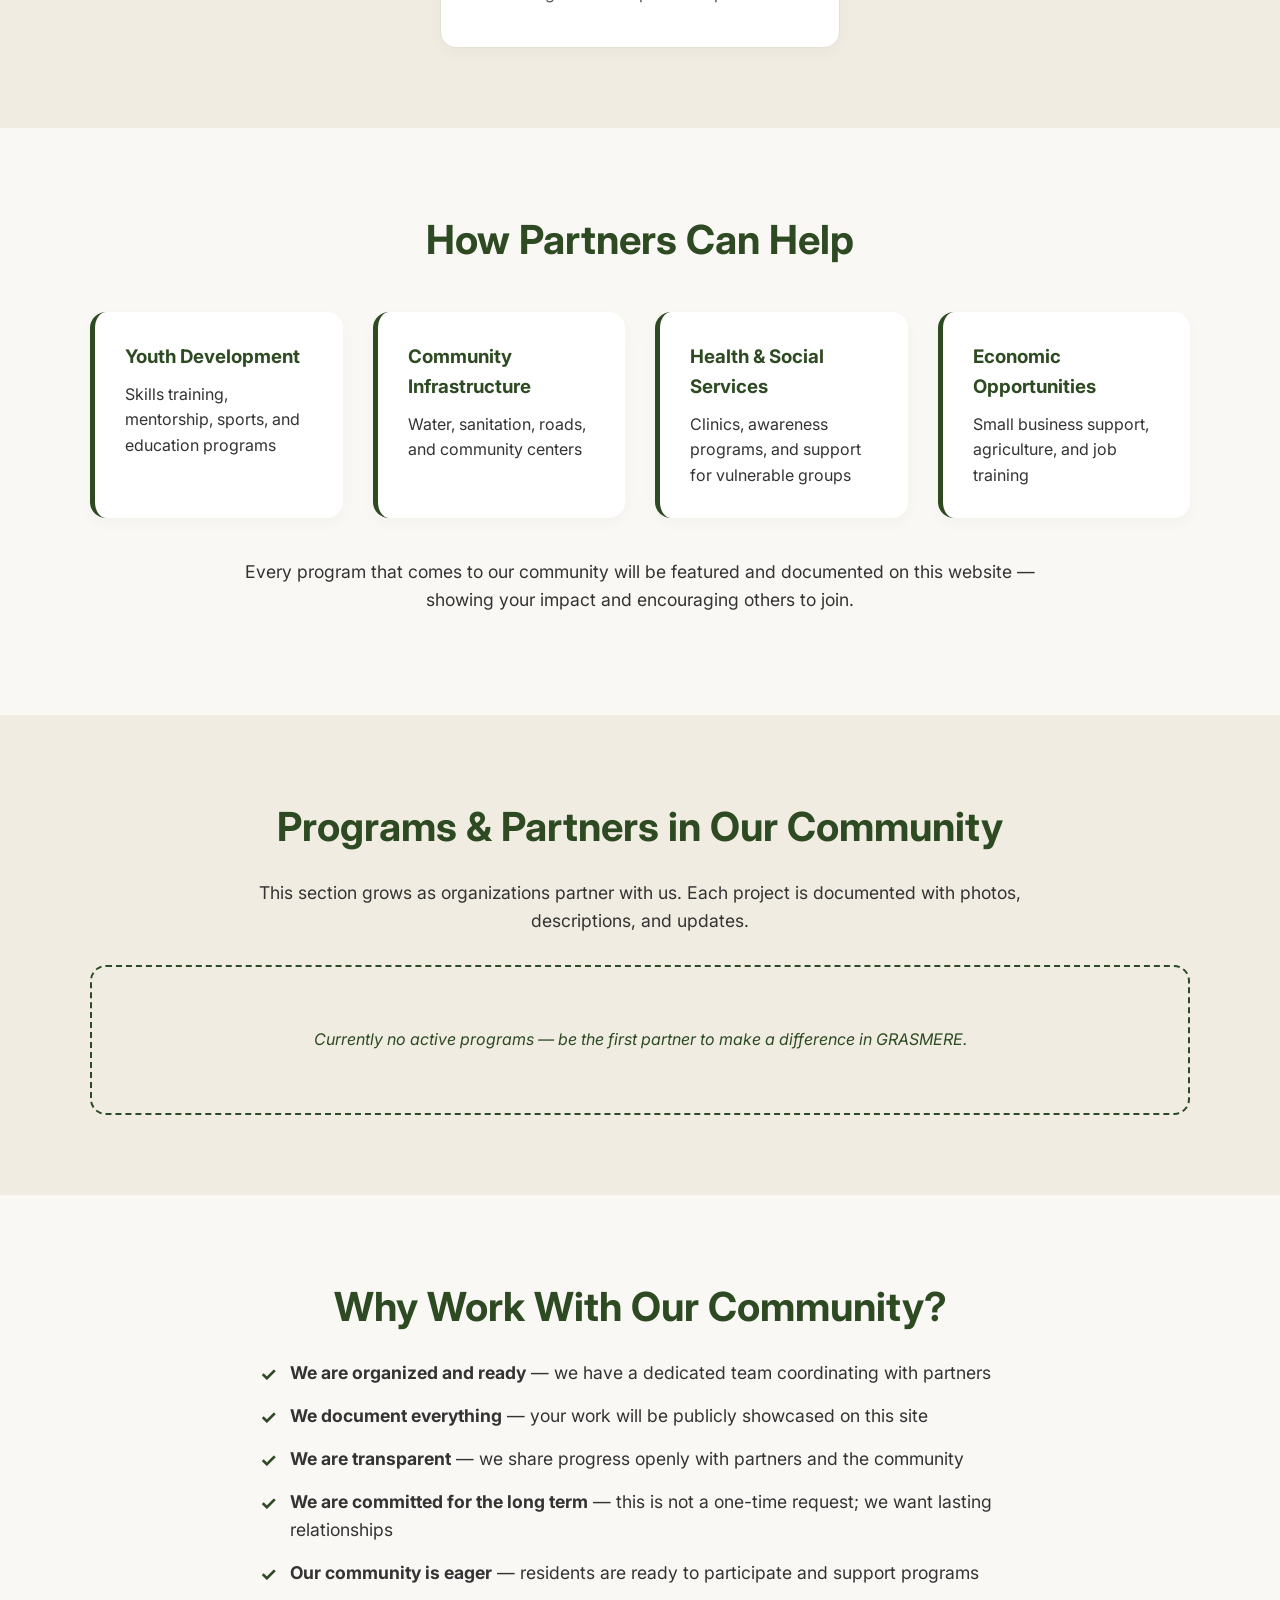
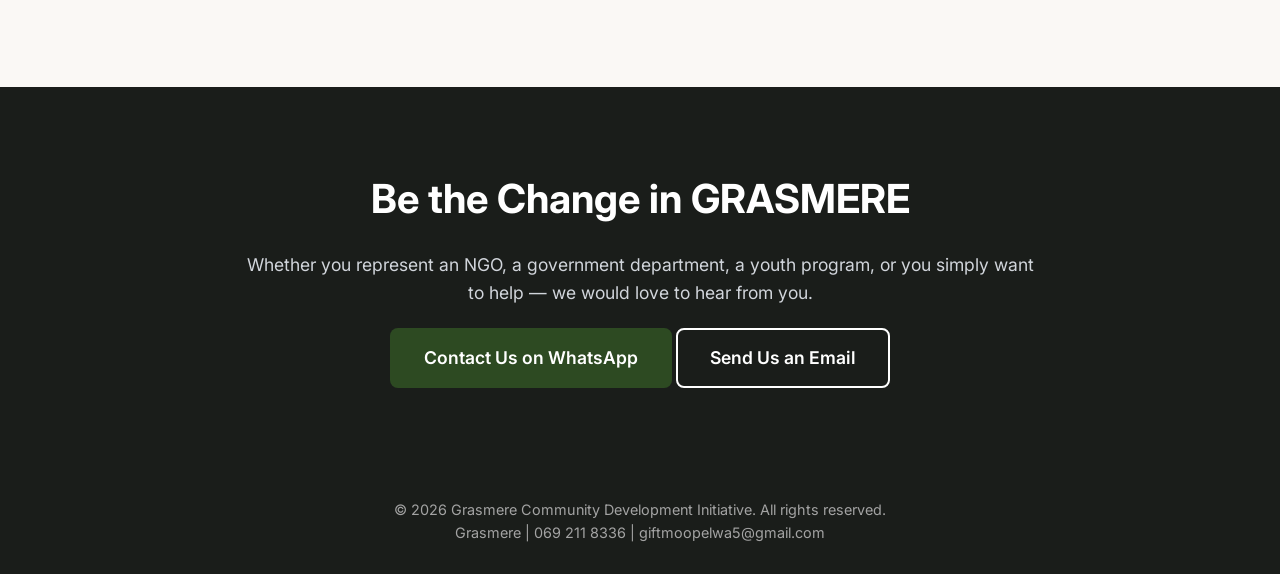
==== commit 2f304124: "Finalized PDF layout and print colors" ====
--- a/index.html
+++ b/index.html
@@ -38,7 +38,8 @@
                 <p class="subheadline">We are a community with strength, potential, and real needs — inviting NGOs, youth development programs, and government partners to work with us.</p>
                 <div class="hero-buttons">
                     <a href="#contact" class="btn btn-primary btn-large">Partner With Us</a>
-                    <a href="#about" class="btn btn-secondary btn-large">See Our Community</a>
+                    <!-- THIS BUTTON NOW LINKS TO YOUR PDF -->
+                    <a href="Grasmere Community Profile.pdf" class="btn btn-secondary btn-large" target="_blank">Download Community Profile (PDF)</a>
                 </div>
             </div>
             <div class="hero-image">
@@ -107,36 +108,19 @@
         </div>
     </section>
 
-    <!-- MEET THE TEAM SECTION -->
+    <!-- MEET THE TEAM SECTION (Only YOU) -->
     <section id="team" class="section bg-light">
         <div class="container">
-            <h2 class="section-title">Meet Our Leadership</h2>
-            <p class="section-text">The dedicated team coordinating with partners and mobilizing the Grasmere community.</p>
+            <h2 class="section-title">Our Leadership</h2>
+            <p class="section-text">Dedicated to coordinating with partners and mobilizing the Grasmere community.</p>
             
-            <div class="team-grid">
-                <!-- Team Member 1 -->
+            <div class="team-grid" style="grid-template-columns: 1fr; max-width: 400px; margin: 40px auto 0;">
+                <!-- Team Member 1 (YOU) -->
                 <div class="team-card">
-                    <!-- YOUR PHOTO IS LINKED HERE -->
                     <img src="images/gift.jpg" alt="Gift Moopelwa">
                     <h3>Gift Moopelwa</h3>
                     <p class="team-role">Founder & Coordinator</p>
-                    <p>Passionate about connecting Grasmere with the resources it needs to thrive.</p>
-                </div>
-                
-                <!-- Team Member 2 -->
-                <div class="team-card">
-                    <img src="https://images.unsplash.com/photo-1573496359142-b8d87734a5a2?ixlib=rb-4.0.3&auto=format&fit=crop&w=300&q=80" alt="Team Member 2">
-                    <h3>Jane Doe</h3>
-                    <p class="team-role">Youth Representative</p>
-                    <p>Leading the call for youth development programs and skills training.</p>
-                </div>
-
-                <!-- Team Member 3 -->
-                <div class="team-card">
-                    <img src="https://images.unsplash.com/photo-1560250097-0b93528c311a?ixlib=rb-4.0.3&auto=format&fit=crop&w=300&q=80" alt="Team Member 3">
-                    <h3>John Smith</h3>
-                    <p class="team-role">Community Liaison</p>
-                    <p>Ensuring open communication between local leadership and our partners.</p>
+                    <p>Passionate about connecting Grasmere with the resources it needs to thrive. Acting as the direct point of contact for all NGO and government partnerships.</p>
                 </div>
             </div>
         </div>
@@ -176,14 +160,6 @@
             <div class="partners-placeholder">
                 <p><em>Currently no active programs — be the first partner to make a difference in GRASMERE.</em></p>
             </div>
-            
-            <!-- Example of a partner card to use later. Just remove the comment tags to activate it: 
-            <div class="partner-card">
-                <img src="path-to-photo.jpg" alt="NGO Name project" style="border-radius: 10px; margin-bottom: 15px;">
-                <h3>Youth Skills Workshop — by NGO Name</h3>
-                <p>March 2025 — 30 young people trained in tailoring.</p>
-            </div>
-            -->
         </div>
     </section>
 
--- a/style.css
+++ b/style.css
@@ -15,7 +15,7 @@
     font-family: 'Inter', sans-serif;
     line-height: 1.6;
     color: #333;
-    background-color: #fff;
+    background-color: #faf8f5; /* Warm, earthy background instead of stark white */
 }
 
 img {
@@ -35,11 +35,11 @@
 }
 
 .bg-light {
-    background-color: #f8f9fa;
+    background-color: #f0ece1; /* Earthy beige */
 }
 
 .bg-dark {
-    background-color: #1a1a1a;
+    background-color: #1a1d1a; /* Very dark forest green/gray */
     color: #fff;
 }
 
@@ -48,7 +48,7 @@
     font-weight: 700;
     margin-bottom: 20px;
     text-align: center;
-    color: #111;
+    color: #2d4a22; /* Deep forest green */
 }
 
 .bg-dark .section-title {
@@ -63,7 +63,7 @@
 }
 
 .light-text {
-    color: #e0e0e0;
+    color: #d1d5db;
 }
 
 .center-text {
@@ -84,22 +84,22 @@
 }
 
 .btn-primary {
-    background-color: #2e7d32; /* A strong, trustworthy green */
+    background-color: #2d4a22; /* Deep forest green */
     color: #fff;
 }
 
 .btn-primary:hover {
-    background-color: #1b5e20;
+    background-color: #1e3316;
 }
 
 .btn-secondary {
     background-color: transparent;
-    color: #2e7d32;
-    border-color: #2e7d32;
+    color: #2d4a22;
+    border-color: #2d4a22;
 }
 
 .btn-secondary:hover {
-    background-color: #2e7d32;
+    background-color: #2d4a22;
     color: #fff;
 }
 
@@ -110,7 +110,7 @@
 
 .bg-dark .btn-secondary:hover {
     background-color: #fff;
-    color: #1a1a1a;
+    color: #1a1d1a;
 }
 
 .btn-large {
@@ -122,9 +122,9 @@
    HEADER
    ========================================= */
 .site-header {
-    background-color: #fff;
+    background-color: #faf8f5;
     padding: 20px 0;
-    border-bottom: 1px solid #eee;
+    border-bottom: 1px solid #e5e0d5;
     position: sticky;
     top: 0;
     z-index: 1000;
@@ -139,7 +139,7 @@
 .logo {
     font-size: 1.5rem;
     font-weight: 700;
-    color: #1a1a1a;
+    color: #2d4a22;
     text-decoration: none;
 }
 
@@ -152,7 +152,7 @@
 }
 
 .main-nav a:hover {
-    color: #2e7d32;
+    color: #2d4a22;
 }
 
 .main-nav .btn {
@@ -169,7 +169,7 @@
    ========================================= */
 .hero {
     padding: 100px 0;
-    background-color: #f8f9fa;
+    background-color: #faf8f5;
 }
 
 .hero-container {
@@ -183,7 +183,7 @@
     font-size: 3.5rem;
     line-height: 1.2;
     margin-bottom: 20px;
-    color: #111;
+    color: #2d4a22;
 }
 
 .subheadline {
@@ -195,6 +195,7 @@
 .hero-buttons {
     display: flex;
     gap: 15px;
+    flex-wrap: wrap; /* Allows the new button to stack if screen is small */
 }
 
 .hero-image img {
@@ -221,7 +222,7 @@
 
 .feature-list li::before, .benefits-list li::before {
     content: "✓";
-    color: #2e7d32;
+    color: #2d4a22;
     font-weight: bold;
     position: absolute;
     left: 0;
@@ -240,14 +241,15 @@
     padding: 40px 20px;
     border-radius: 16px;
     text-align: center;
-    box-shadow: 0 5px 15px rgba(0,0,0,0.05);
+    box-shadow: 0 5px 15px rgba(0,0,0,0.03);
+    border: 1px solid #e5e0d5;
 }
 
 .stat-number {
     display: block;
     font-size: 2.5rem;
     font-weight: 700;
-    color: #2e7d32;
+    color: #2d4a22;
     margin-bottom: 10px;
 }
 
@@ -264,15 +266,16 @@
 }
 
 .help-card {
-    background-color: #f8f9fa;
+    background-color: #fff;
     padding: 30px;
     border-radius: 16px;
-    border-left: 5px solid #2e7d32;
+    border-left: 5px solid #2d4a22;
+    box-shadow: 0 5px 15px rgba(0,0,0,0.03);
 }
 
 .help-card h3 {
     margin-bottom: 10px;
-    color: #111;
+    color: #2d4a22;
 }
 
 /* =========================================
@@ -288,35 +291,38 @@
 
 .team-card {
     background-color: #fff;
-    padding: 30px;
+    padding: 40px 30px;
     border-radius: 16px;
-    box-shadow: 0 5px 15px rgba(0,0,0,0.05);
+    box-shadow: 0 5px 15px rgba(0,0,0,0.03);
+    border: 1px solid #e5e0d5;
 }
 
 .team-card img {
-    width: 120px;
-    height: 120px;
-    border-radius: 50%; /* Makes the image a perfect circle */
+    width: 150px;
+    height: 150px;
+    border-radius: 50%;
     object-fit: cover;
     margin: 0 auto 15px auto;
-    border: 4px solid #e8f5e9; /* Soft green border */
+    border: 4px solid #f0ece1;
 }
 
 .team-card h3 {
-    font-size: 1.2rem;
+    font-size: 1.4rem;
     margin-bottom: 5px;
-    color: #111;
+    color: #2d4a22;
 }
 
 .team-role {
-    color: #2e7d32; /* Green text for the job title */
+    color: #666;
     font-weight: 600;
-    font-size: 0.9rem;
+    font-size: 1rem;
     margin-bottom: 15px;
+    text-transform: uppercase;
+    letter-spacing: 1px;
 }
 
 .team-card p {
-    font-size: 0.95rem;
+    font-size: 1rem;
     color: #555;
 }
 
@@ -337,10 +343,9 @@
     border-radius: 16px;
     box-shadow: 0 5px 15px rgba(0,0,0,0.1);
     transition: transform 0.3s ease, box-shadow 0.3s ease;
-    cursor: pointer; /* Shows a pointer finger so people know they can click */
-}
-
-/* Make images zoom slightly when hovered over */
+    cursor: pointer;
+}
+
 .gallery-grid img:hover {
     transform: scale(1.03);
     box-shadow: 0 10px 25px rgba(0,0,0,0.2);
@@ -350,20 +355,19 @@
    LIGHTBOX (Click to expand gallery)
    ========================================= */
 .lightbox {
-    display: none; /* Hidden by default */
+    display: none; 
     position: fixed;
     z-index: 9999;
     top: 0;
     left: 0;
     width: 100%;
     height: 100%;
-    background-color: rgba(0, 0, 0, 0.9); /* Dark background */
+    background-color: rgba(10, 15, 10, 0.95); 
     justify-content: center;
     align-items: center;
     cursor: zoom-out;
 }
 
-/* The expanded image */
 .lightbox img {
     max-width: 90%;
     max-height: 90vh;
@@ -372,7 +376,6 @@
     animation: zoomIn 0.3s ease;
 }
 
-/* The X close button */
 .close-btn {
     position: absolute;
     top: 20px;
@@ -385,10 +388,9 @@
 }
 
 .close-btn:hover {
-    color: #2e7d32;
-}
-
-/* Zoom animation when opening */
+    color: #2d4a22;
+}
+
 @keyframes zoomIn {
     from { transform: scale(0.8); opacity: 0; }
     to { transform: scale(1); opacity: 1; }
@@ -398,12 +400,12 @@
    PARTNERS SECTION
    ========================================= */
 .partners-placeholder {
-    background-color: #e8f5e9;
-    border: 2px dashed #2e7d32;
+    background-color: #f0ece1;
+    border: 2px dashed #2d4a22;
     border-radius: 16px;
     padding: 60px 30px;
     text-align: center;
-    color: #2e7d32;
+    color: #2d4a22;
     margin-top: 30px;
 }
 
@@ -411,8 +413,8 @@
    FOOTER
    ========================================= */
 .site-footer {
-    background-color: #111;
-    color: #aaa;
+    background-color: #1a1d1a;
+    color: #a3a3a3;
     padding: 30px 0;
     text-align: center;
     font-size: 0.9rem;
@@ -421,59 +423,29 @@
 /* =========================================
    ANIMATIONS (Continuous Side to Side)
    ========================================= */
-
-/* 1. Continuous Slide Left and Right */
 @keyframes continuousSlide {
-    0% {
-        transform: translateX(-15px);
-    }
-    50% {
-        transform: translateX(15px);
-    }
-    100% {
-        transform: translateX(-15px);
-    }
-}
-
-/* 2. Pop-in Animation for the Buttons (Only happens once) */
+    0% { transform: translateX(-10px); }
+    50% { transform: translateX(10px); }
+    100% { transform: translateX(-10px); }
+}
+
 @keyframes popIn {
-    0% {
-        opacity: 0;
-        transform: scale(0.9);
-    }
-    70% {
-        transform: scale(1.05);
-    }
-    100% {
-        opacity: 1;
-        transform: scale(1);
-    }
-}
-
-/* Apply the continuous slide to the Title */
+    0% { opacity: 0; transform: scale(0.9); }
+    70% { transform: scale(1.05); }
+    100% { opacity: 1; transform: scale(1); }
+}
+
 .hero-content h1 {
-    animation: continuousSlide 3s ease-in-out infinite; 
-}
-
-/* Apply the continuous slide to the Subheadline (slightly offset for a natural look) */
+    animation: continuousSlide 4s ease-in-out infinite; 
+}
+
 .hero-content .subheadline {
-    animation: continuousSlide 3s ease-in-out 0.5s infinite; 
-}
-
-/* Keep the Buttons popping in once when the page loads */
+    animation: continuousSlide 4s ease-in-out 0.5s infinite; 
+}
+
 .hero-buttons {
     opacity: 0;
     animation: popIn 0.8s cubic-bezier(0.175, 0.885, 0.32, 1.275) 0.6s forwards; 
-}
-
-/* Button hover effect */
-.hero-buttons .btn {
-    transition: transform 0.3s ease, box-shadow 0.3s ease, background-color 0.3s ease;
-}
-
-.hero-buttons .btn:hover {
-    transform: translateY(-3px);
-    box-shadow: 0 10px 20px rgba(46, 125, 50, 0.2);
 }
 
 /* =========================================
@@ -493,11 +465,14 @@
     .stats-grid {
         grid-template-columns: 1fr;
     }
+    .team-grid {
+        grid-template-columns: 1fr !important; /* Forces the single team member to center on mobile */
+    }
 }
 
 @media (max-width: 768px) {
     .main-nav {
-        display: none; /* Simple mobile view; you can add a toggle menu later */
+        display: none; 
     }
     .hero-content h1 {
         font-size: 2.2rem;
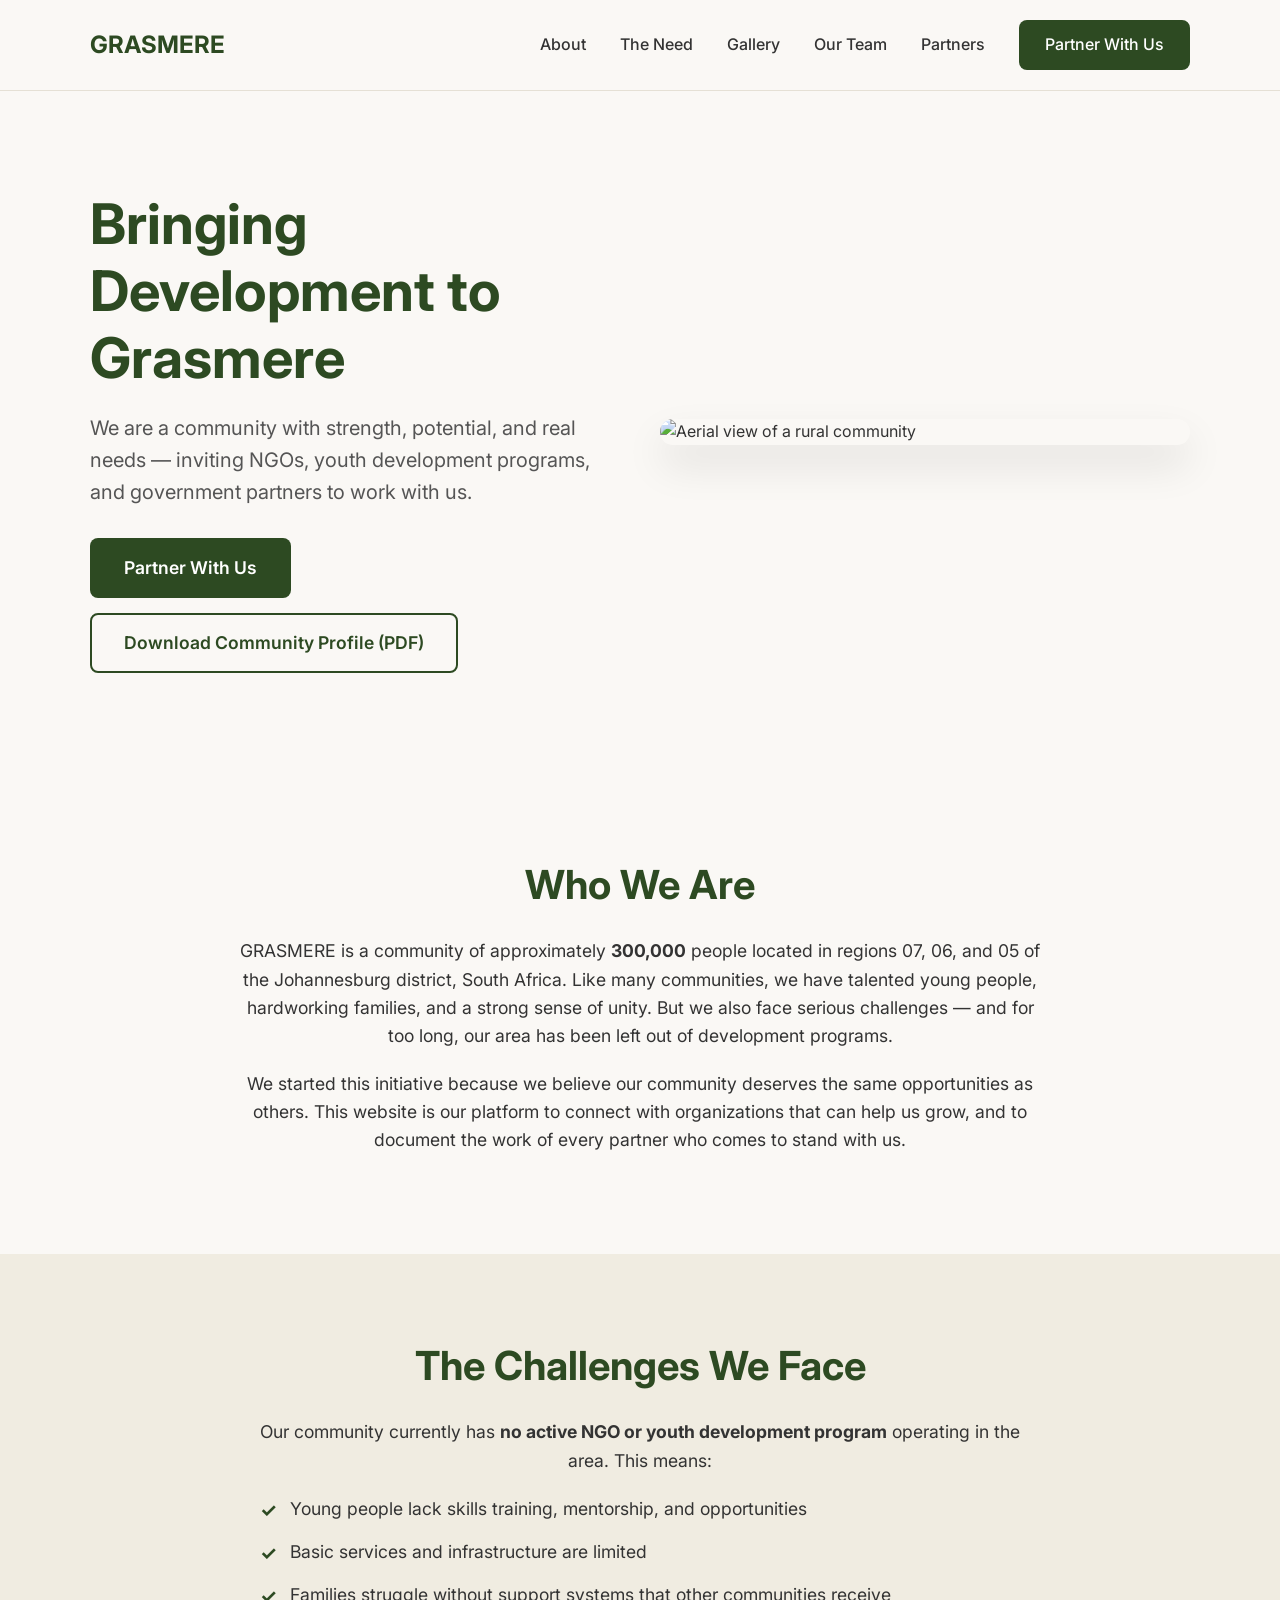
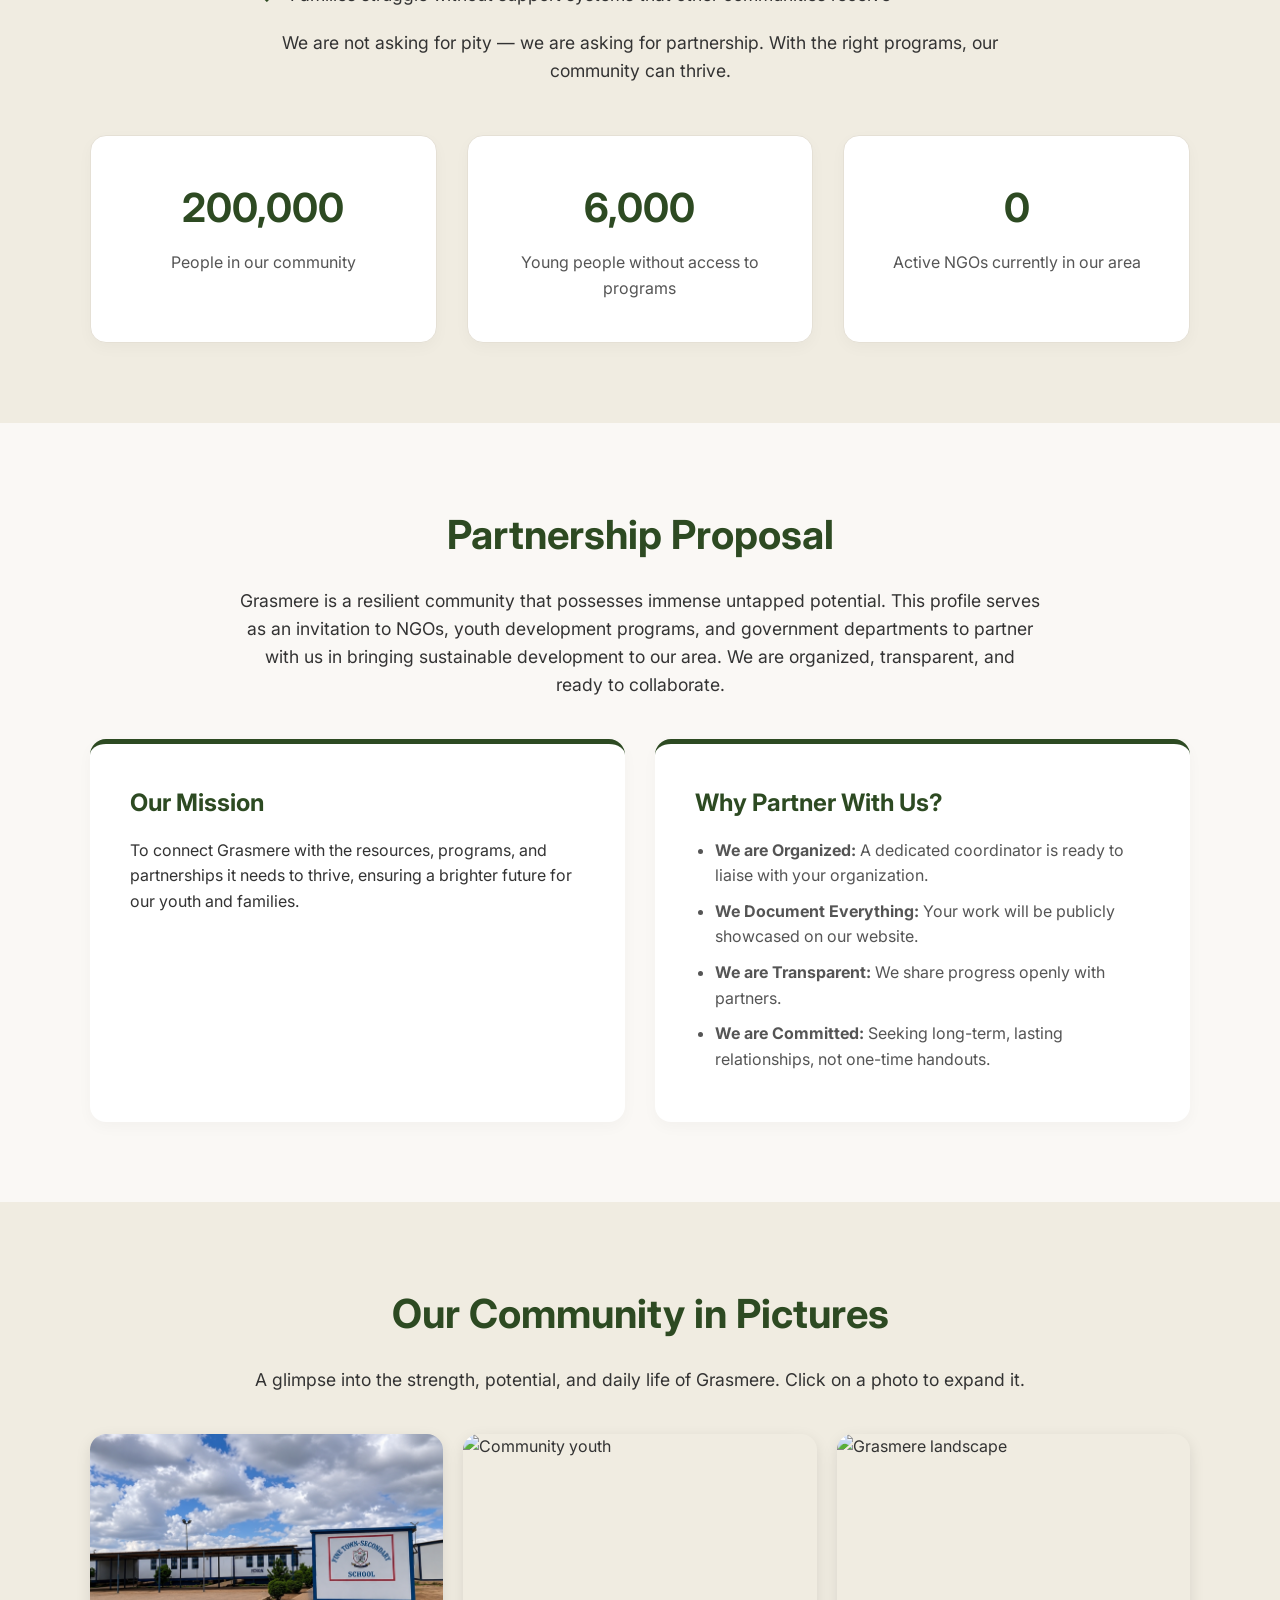
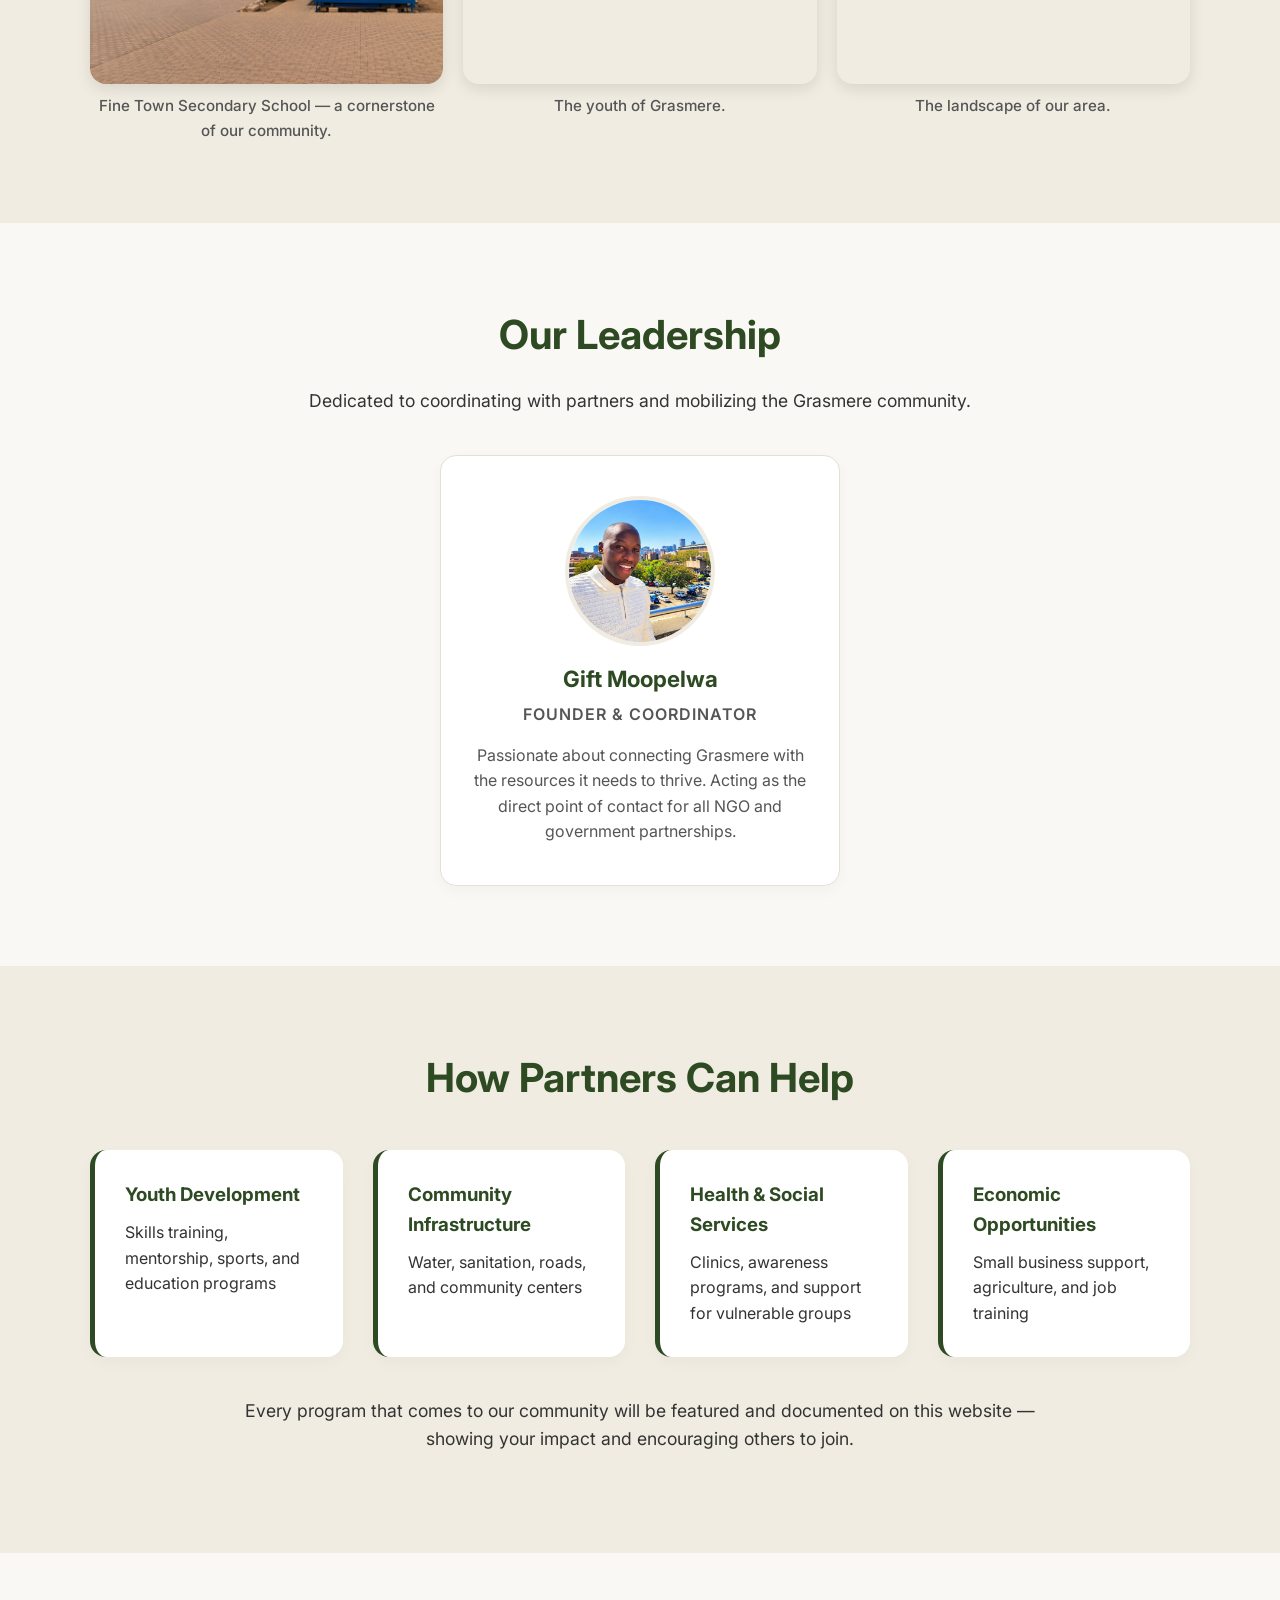
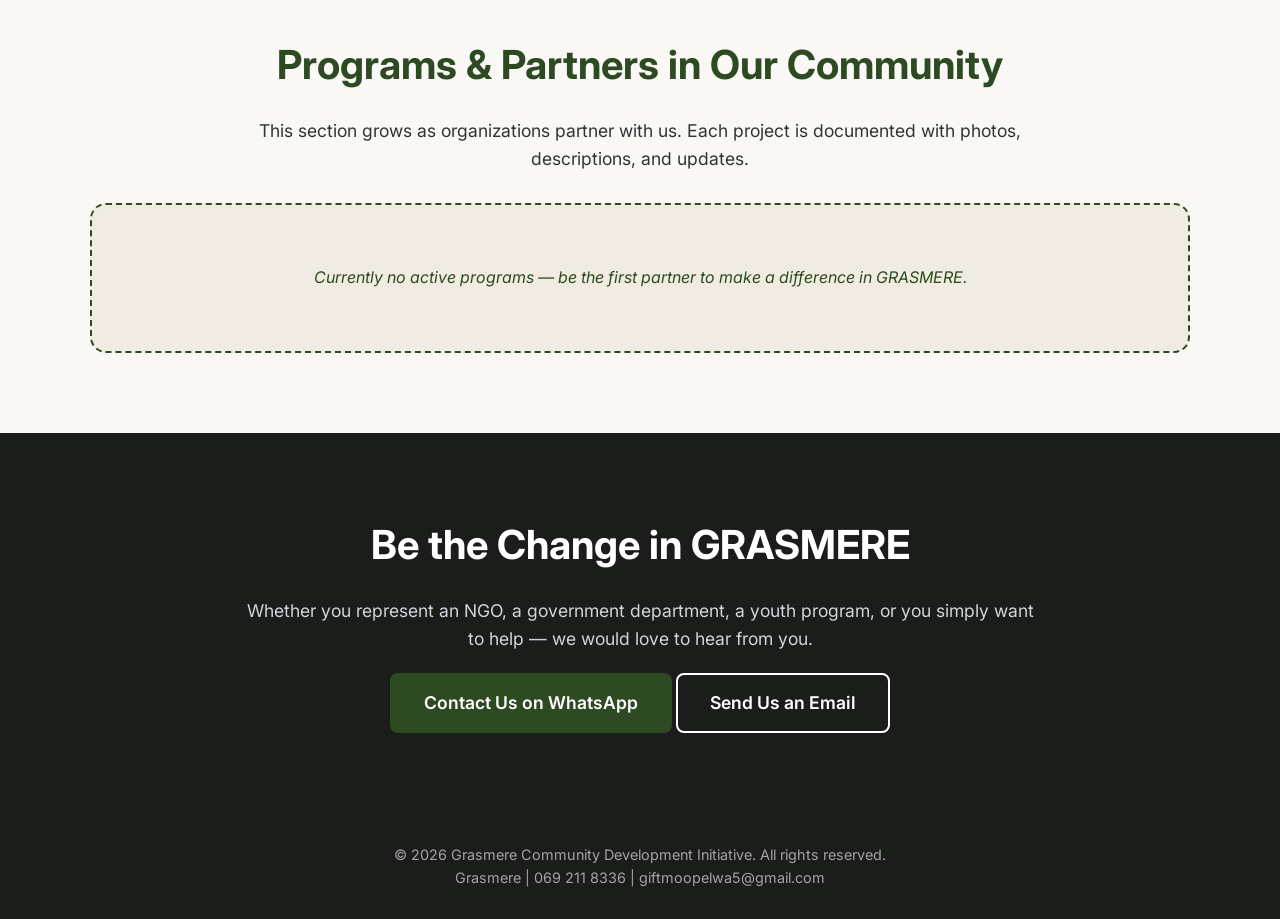
==== commit 859acaa8: "Added school photo to gallery and integrated proposal section" ====
--- a/index.html
+++ b/index.html
@@ -38,7 +38,7 @@
                 <p class="subheadline">We are a community with strength, potential, and real needs — inviting NGOs, youth development programs, and government partners to work with us.</p>
                 <div class="hero-buttons">
                     <a href="#contact" class="btn btn-primary btn-large">Partner With Us</a>
-                    <!-- THIS BUTTON NOW LINKS TO YOUR PDF -->
+                    <!-- THIS BUTTON LINKS TO YOUR PDF -->
                     <a href="Grasmere Community Profile.pdf" class="btn btn-secondary btn-large" target="_blank">Download Community Profile (PDF)</a>
                 </div>
             </div>
@@ -91,25 +91,59 @@
         </div>
     </section>
 
-    <!-- PHOTO GALLERY SECTION -->
-    <section id="gallery" class="section">
+    <!-- NEW: PARTNERSHIP PROPOSAL SECTION -->
+    <section class="section">
+        <div class="container">
+            <h2 class="section-title">Partnership Proposal</h2>
+            <p class="section-text">Grasmere is a resilient community that possesses immense untapped potential. This profile serves as an invitation to NGOs, youth development programs, and government departments to partner with us in bringing sustainable development to our area. We are organized, transparent, and ready to collaborate.</p>
+            
+            <div class="proposal-grid">
+                <div class="proposal-card">
+                    <h3>Our Mission</h3>
+                    <p>To connect Grasmere with the resources, programs, and partnerships it needs to thrive, ensuring a brighter future for our youth and families.</p>
+                </div>
+                <div class="proposal-card">
+                    <h3>Why Partner With Us?</h3>
+                    <ul>
+                        <li><strong>We are Organized:</strong> A dedicated coordinator is ready to liaise with your organization.</li>
+                        <li><strong>We Document Everything:</strong> Your work will be publicly showcased on our website.</li>
+                        <li><strong>We are Transparent:</strong> We share progress openly with partners.</li>
+                        <li><strong>We are Committed:</strong> Seeking long-term, lasting relationships, not one-time handouts.</li>
+                    </ul>
+                </div>
+            </div>
+        </div>
+    </section>
+
+    <!-- PHOTO GALLERY SECTION (UPDATED WITH SCHOOL) -->
+    <section id="gallery" class="section bg-light">
         <div class="container">
             <h2 class="section-title">Our Community in Pictures</h2>
             <p class="section-text">A glimpse into the strength, potential, and daily life of Grasmere. Click on a photo to expand it.</p>
             
             <div class="gallery-grid">
-                <!-- Replace the src="" links with your own images from the 'images' folder -->
-                <img src="https://images.unsplash.com/photo-1517486808906-6ca8b3f04846?ixlib=rb-4.0.3&auto=format&fit=crop&w=600&q=80" alt="Community youth" onclick="openLightbox(this.src)">
+                <!-- FINE TOWN SECONDARY SCHOOL -->
+                <div class="gallery-item">
+                    <img src="images/school.jpg" alt="Fine Town Secondary School" onclick="openLightbox(this.src)">
+                    <p class="gallery-caption">Fine Town Secondary School — a cornerstone of our community.</p>
+                </div>
+
+                <!-- Other Community Photos -->
+                <div class="gallery-item">
+                    <img src="https://images.unsplash.com/photo-1517486808906-6ca8b3f04846?ixlib=rb-4.0.3&auto=format&fit=crop&w=600&q=80" alt="Community youth" onclick="openLightbox(this.src)">
+                    <p class="gallery-caption">The youth of Grasmere.</p>
+                </div>
                 
-                <img src="https://images.unsplash.com/photo-1542601906990-b4d3fb778b09?ixlib=rb-4.0.3&auto=format&fit=crop&w=600&q=80" alt="Grasmere landscape" onclick="openLightbox(this.src)">
-                
-                <img src="https://images.unsplash.com/photo-1488521787991-ed7bbaae773c?ixlib=rb-4.0.3&auto=format&fit=crop&w=600&q=80" alt="Community children" onclick="openLightbox(this.src)">
+                <div class="gallery-item">
+                    <img src="https://images.unsplash.com/photo-1542601906990-b4d3fb778b09?ixlib=rb-4.0.3&auto=format&fit=crop&w=600&q=80" alt="Grasmere landscape" onclick="openLightbox(this.src)">
+                    <p class="gallery-caption">The landscape of our area.</p>
+                </div>
             </div>
         </div>
     </section>
 
     <!-- MEET THE TEAM SECTION (Only YOU) -->
-    <section id="team" class="section bg-light">
+    <section id="team" class="section">
         <div class="container">
             <h2 class="section-title">Our Leadership</h2>
             <p class="section-text">Dedicated to coordinating with partners and mobilizing the Grasmere community.</p>
@@ -127,7 +161,7 @@
     </section>
 
     <!-- HOW PARTNERS CAN HELP SECTION -->
-    <section class="section">
+    <section class="section bg-light">
         <div class="container">
             <h2 class="section-title">How Partners Can Help</h2>
             <div class="help-grid">
@@ -153,27 +187,13 @@
     </section>
 
     <!-- PARTNERS & PROGRAMS SECTION -->
-    <section id="partners" class="section bg-light">
+    <section id="partners" class="section">
         <div class="container">
             <h2 class="section-title">Programs & Partners in Our Community</h2>
             <p class="section-text">This section grows as organizations partner with us. Each project is documented with photos, descriptions, and updates.</p>
             <div class="partners-placeholder">
                 <p><em>Currently no active programs — be the first partner to make a difference in GRASMERE.</em></p>
             </div>
-        </div>
-    </section>
-
-    <!-- WHY PARTNER WITH US SECTION -->
-    <section class="section">
-        <div class="container">
-            <h2 class="section-title">Why Work With Our Community?</h2>
-            <ul class="benefits-list">
-                <li><strong>We are organized and ready</strong> — we have a dedicated team coordinating with partners</li>
-                <li><strong>We document everything</strong> — your work will be publicly showcased on this site</li>
-                <li><strong>We are transparent</strong> — we share progress openly with partners and the community</li>
-                <li><strong>We are committed for the long term</strong> — this is not a one-time request; we want lasting relationships</li>
-                <li><strong>Our community is eager</strong> — residents are ready to participate and support programs</li>
-            </ul>
         </div>
     </section>
 
--- a/style.css
+++ b/style.css
@@ -15,7 +15,7 @@
     font-family: 'Inter', sans-serif;
     line-height: 1.6;
     color: #333;
-    background-color: #faf8f5; /* Warm, earthy background instead of stark white */
+    background-color: #faf8f5; /* Warm, earthy background */
 }
 
 img {
@@ -35,7 +35,7 @@
 }
 
 .bg-light {
-    background-color: #f0ece1; /* Earthy beige */
+    background-color: #f0ece1; /* Earthy beige for alternating sections */
 }
 
 .bg-dark {
@@ -195,7 +195,7 @@
 .hero-buttons {
     display: flex;
     gap: 15px;
-    flex-wrap: wrap; /* Allows the new button to stack if screen is small */
+    flex-wrap: wrap; /* Allows the PDF button to drop down on smaller screens */
 }
 
 .hero-image img {
@@ -276,6 +276,39 @@
 .help-card h3 {
     margin-bottom: 10px;
     color: #2d4a22;
+}
+
+/* =========================================
+   PARTNERSHIP PROPOSAL SECTION
+   ========================================= */
+.proposal-grid {
+    display: grid;
+    grid-template-columns: 1fr 1fr;
+    gap: 30px;
+    margin-top: 40px;
+}
+
+.proposal-card {
+    background-color: #fff;
+    padding: 40px;
+    border-radius: 16px;
+    box-shadow: 0 5px 15px rgba(0,0,0,0.03);
+    border-top: 5px solid #2d4a22;
+}
+
+.proposal-card h3 {
+    color: #2d4a22;
+    margin-bottom: 15px;
+    font-size: 1.5rem;
+}
+
+.proposal-card ul {
+    padding-left: 20px;
+}
+
+.proposal-card li {
+    margin-bottom: 10px;
+    color: #555;
 }
 
 /* =========================================
@@ -334,6 +367,11 @@
     grid-template-columns: repeat(auto-fit, minmax(300px, 1fr));
     gap: 20px;
     margin-top: 40px;
+}
+
+.gallery-item {
+    display: flex;
+    flex-direction: column;
 }
 
 .gallery-grid img {
@@ -349,6 +387,14 @@
 .gallery-grid img:hover {
     transform: scale(1.03);
     box-shadow: 0 10px 25px rgba(0,0,0,0.2);
+}
+
+.gallery-caption {
+    text-align: center;
+    font-size: 0.95rem;
+    color: #555;
+    margin-top: 10px;
+    font-weight: 500;
 }
 
 /* =========================================
@@ -462,11 +508,8 @@
     .hero-buttons {
         justify-content: center;
     }
-    .stats-grid {
+    .stats-grid, .proposal-grid {
         grid-template-columns: 1fr;
-    }
-    .team-grid {
-        grid-template-columns: 1fr !important; /* Forces the single team member to center on mobile */
     }
 }
 
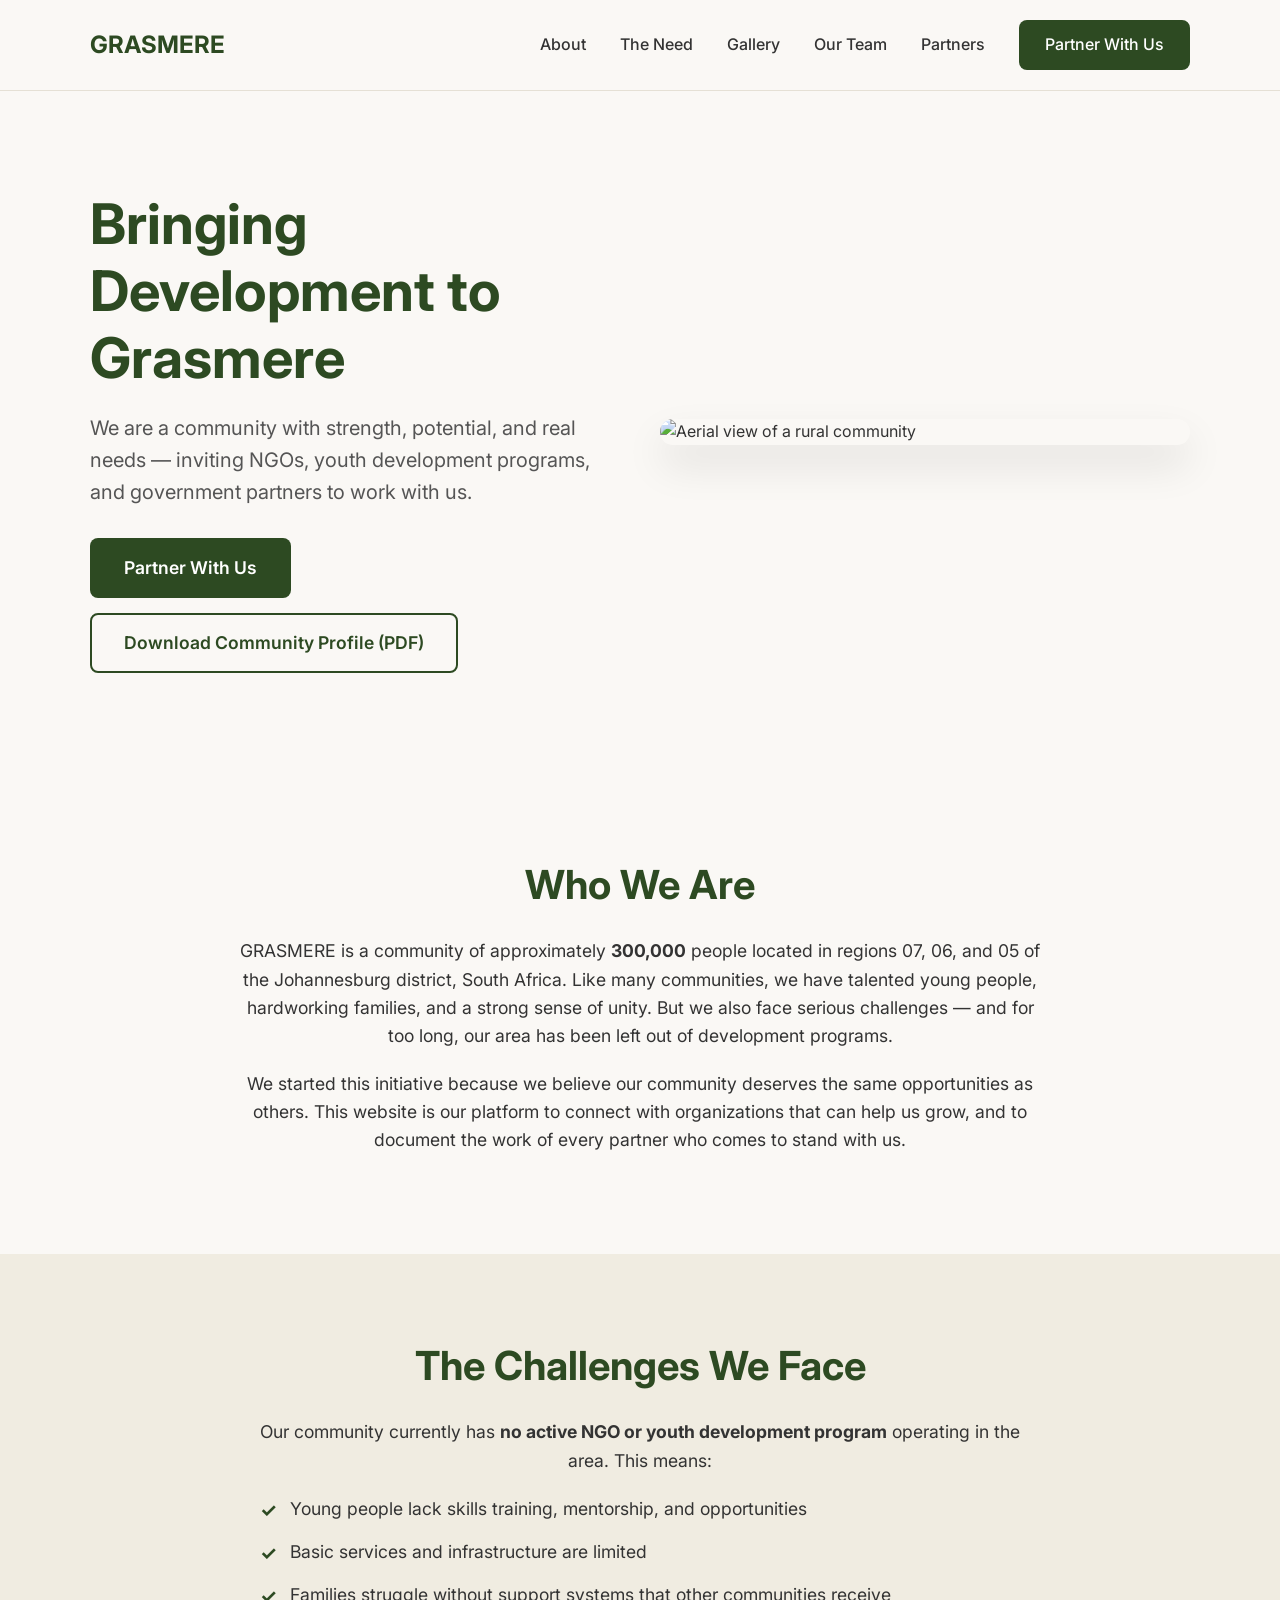
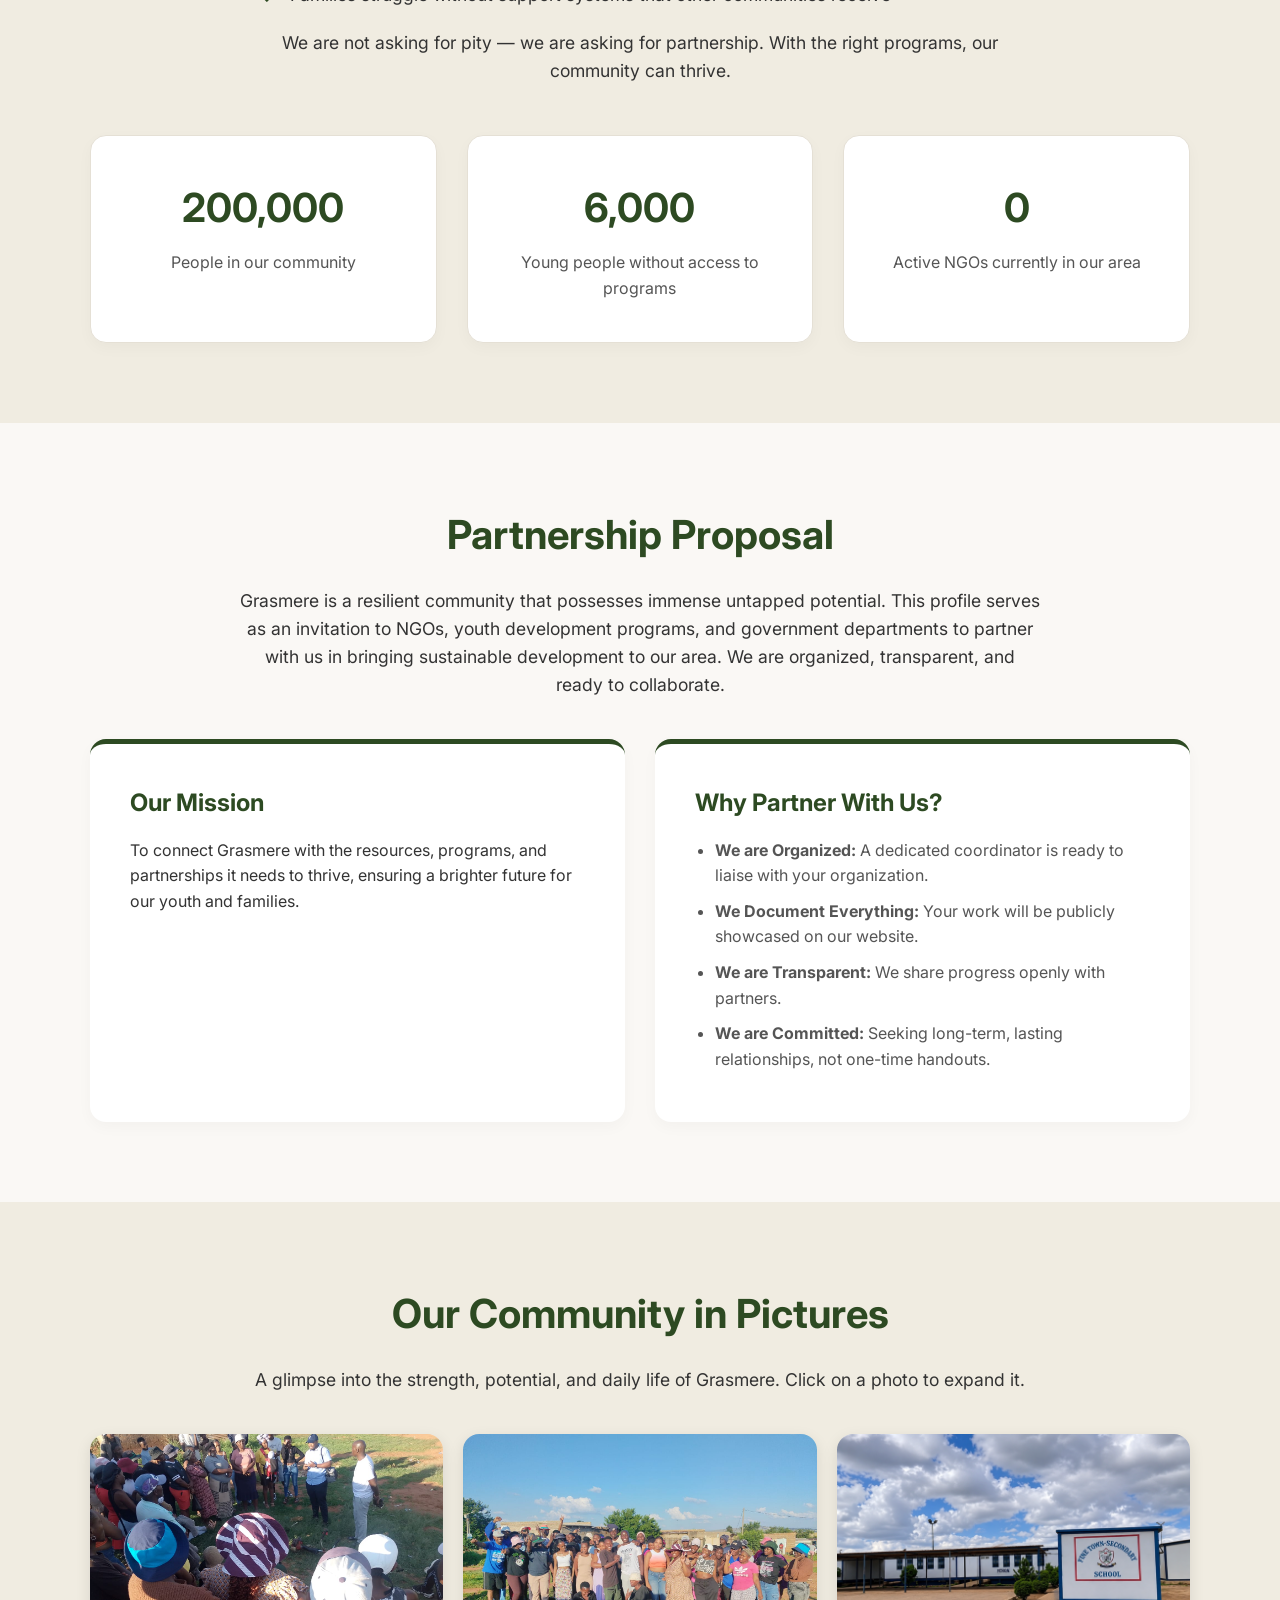
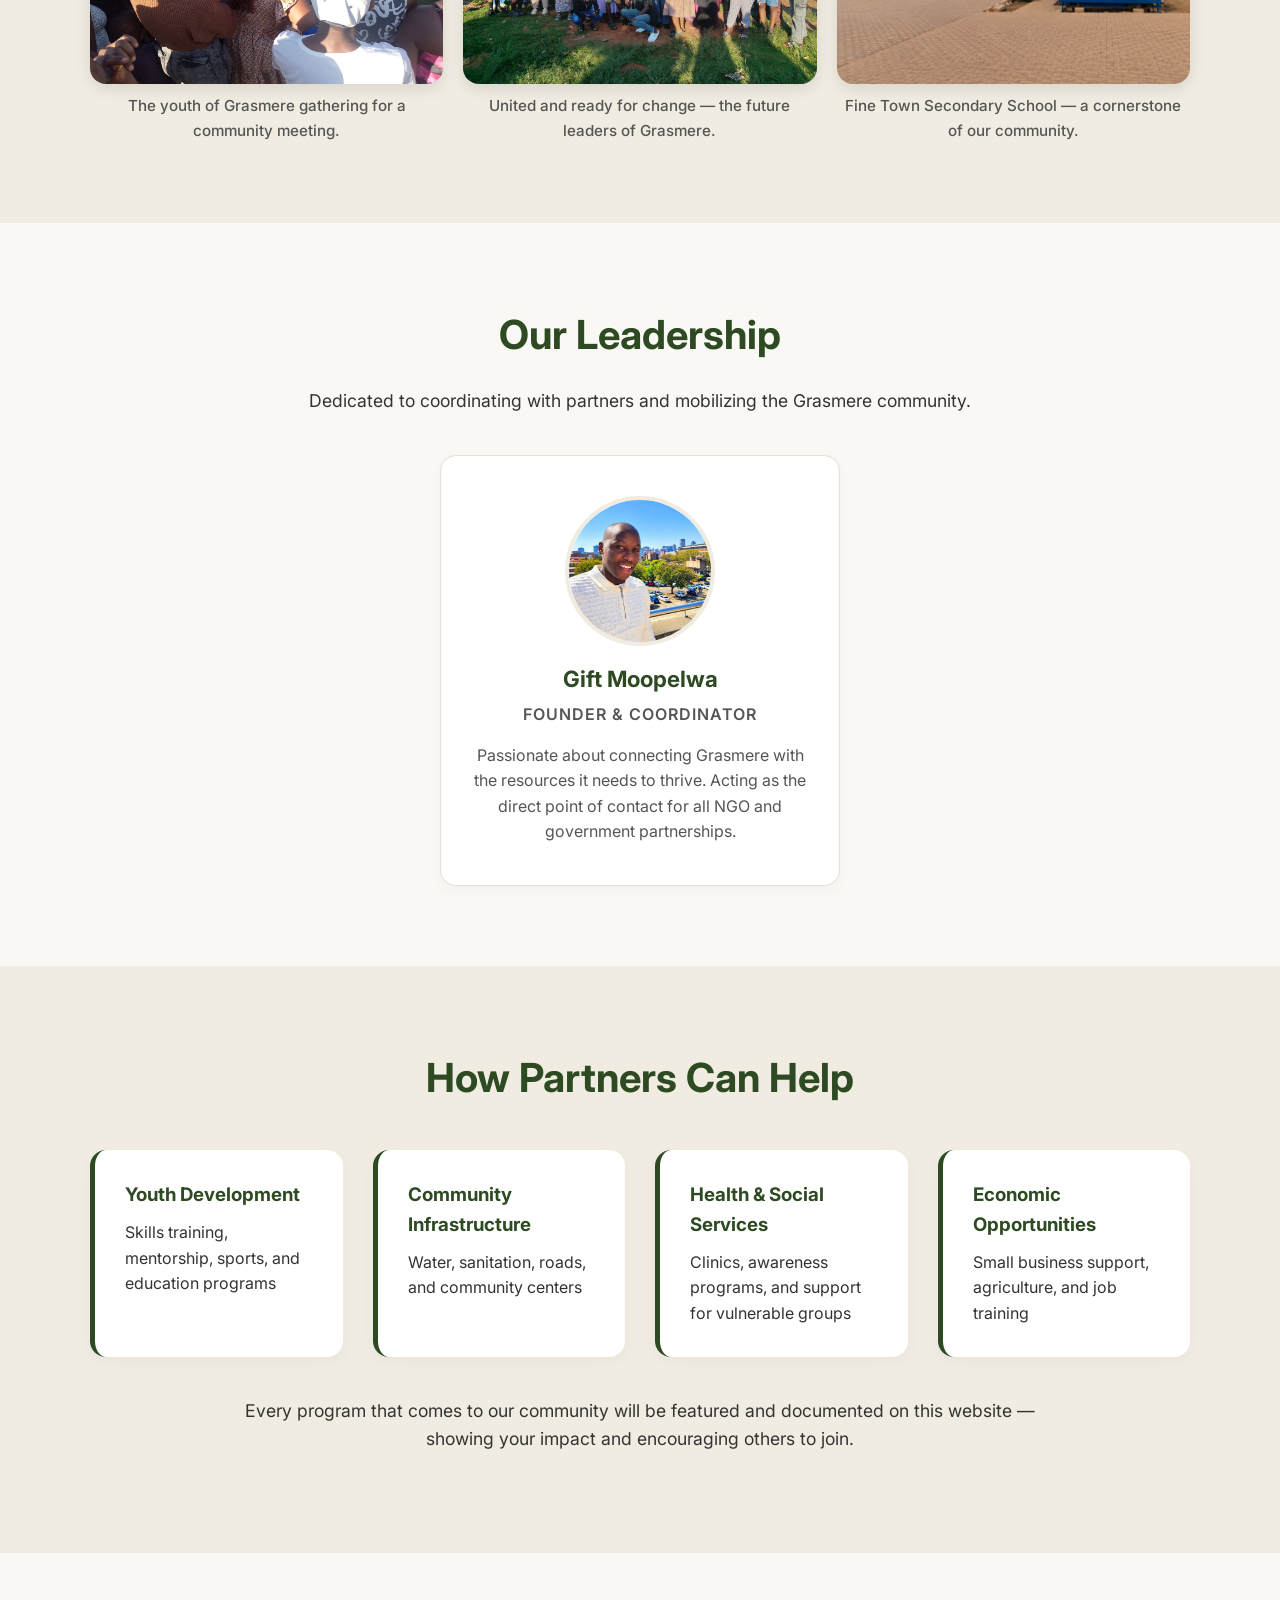
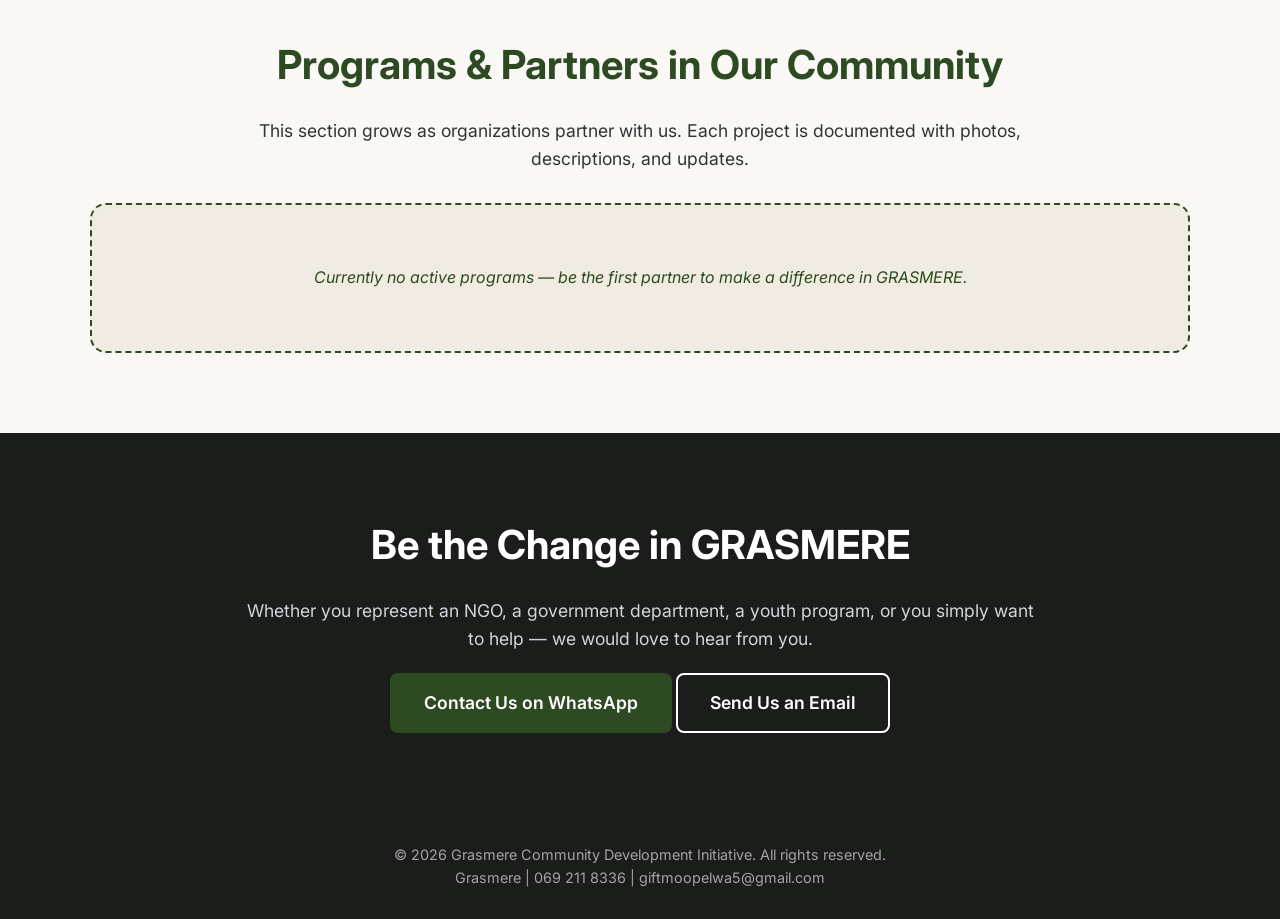
==== commit f263b86d: "Added real youth and community photos to the gallery" ====
--- a/index.html
+++ b/index.html
@@ -38,8 +38,8 @@
                 <p class="subheadline">We are a community with strength, potential, and real needs — inviting NGOs, youth development programs, and government partners to work with us.</p>
                 <div class="hero-buttons">
                     <a href="#contact" class="btn btn-primary btn-large">Partner With Us</a>
-                    <!-- THIS BUTTON LINKS TO YOUR PDF -->
-                    <a href="Grasmere Community Profile.pdf" class="btn btn-secondary btn-large" target="_blank">Download Community Profile (PDF)</a>
+                    <!-- THIS BUTTON FORCES THE DOWNLOAD OF YOUR PDF -->
+                    <a href="Grasmere-Profile.pdf" class="btn btn-secondary btn-large" download>Download Community Profile (PDF)</a>
                 </div>
             </div>
             <div class="hero-image">
@@ -91,7 +91,7 @@
         </div>
     </section>
 
-    <!-- NEW: PARTNERSHIP PROPOSAL SECTION -->
+    <!-- PARTNERSHIP PROPOSAL SECTION -->
     <section class="section">
         <div class="container">
             <h2 class="section-title">Partnership Proposal</h2>
@@ -115,34 +115,35 @@
         </div>
     </section>
 
-    <!-- PHOTO GALLERY SECTION (UPDATED WITH SCHOOL) -->
+    <!-- PHOTO GALLERY SECTION (UPDATED WITH YOUR YOUTH PHOTOS) -->
     <section id="gallery" class="section bg-light">
         <div class="container">
             <h2 class="section-title">Our Community in Pictures</h2>
             <p class="section-text">A glimpse into the strength, potential, and daily life of Grasmere. Click on a photo to expand it.</p>
             
             <div class="gallery-grid">
+                <!-- YOUTH GATHERING PHOTO -->
+                <div class="gallery-item">
+                    <img src="images/youth-gathering.jpg" alt="Grasmere Youth Gathering" onclick="openLightbox(this.src)">
+                    <p class="gallery-caption">The youth of Grasmere gathering for a community meeting.</p>
+                </div>
+
+                <!-- YOUTH GROUP PHOTO -->
+                <div class="gallery-item">
+                    <img src="images/youth-group.jpg" alt="Grasmere Youth Group" onclick="openLightbox(this.src)">
+                    <p class="gallery-caption">United and ready for change — the future leaders of Grasmere.</p>
+                </div>
+
                 <!-- FINE TOWN SECONDARY SCHOOL -->
                 <div class="gallery-item">
                     <img src="images/school.jpg" alt="Fine Town Secondary School" onclick="openLightbox(this.src)">
                     <p class="gallery-caption">Fine Town Secondary School — a cornerstone of our community.</p>
                 </div>
-
-                <!-- Other Community Photos -->
-                <div class="gallery-item">
-                    <img src="https://images.unsplash.com/photo-1517486808906-6ca8b3f04846?ixlib=rb-4.0.3&auto=format&fit=crop&w=600&q=80" alt="Community youth" onclick="openLightbox(this.src)">
-                    <p class="gallery-caption">The youth of Grasmere.</p>
-                </div>
-                
-                <div class="gallery-item">
-                    <img src="https://images.unsplash.com/photo-1542601906990-b4d3fb778b09?ixlib=rb-4.0.3&auto=format&fit=crop&w=600&q=80" alt="Grasmere landscape" onclick="openLightbox(this.src)">
-                    <p class="gallery-caption">The landscape of our area.</p>
-                </div>
-            </div>
-        </div>
-    </section>
-
-    <!-- MEET THE TEAM SECTION (Only YOU) -->
+            </div>
+        </div>
+    </section>
+
+    <!-- MEET THE TEAM SECTION -->
     <section id="team" class="section">
         <div class="container">
             <h2 class="section-title">Our Leadership</h2>
